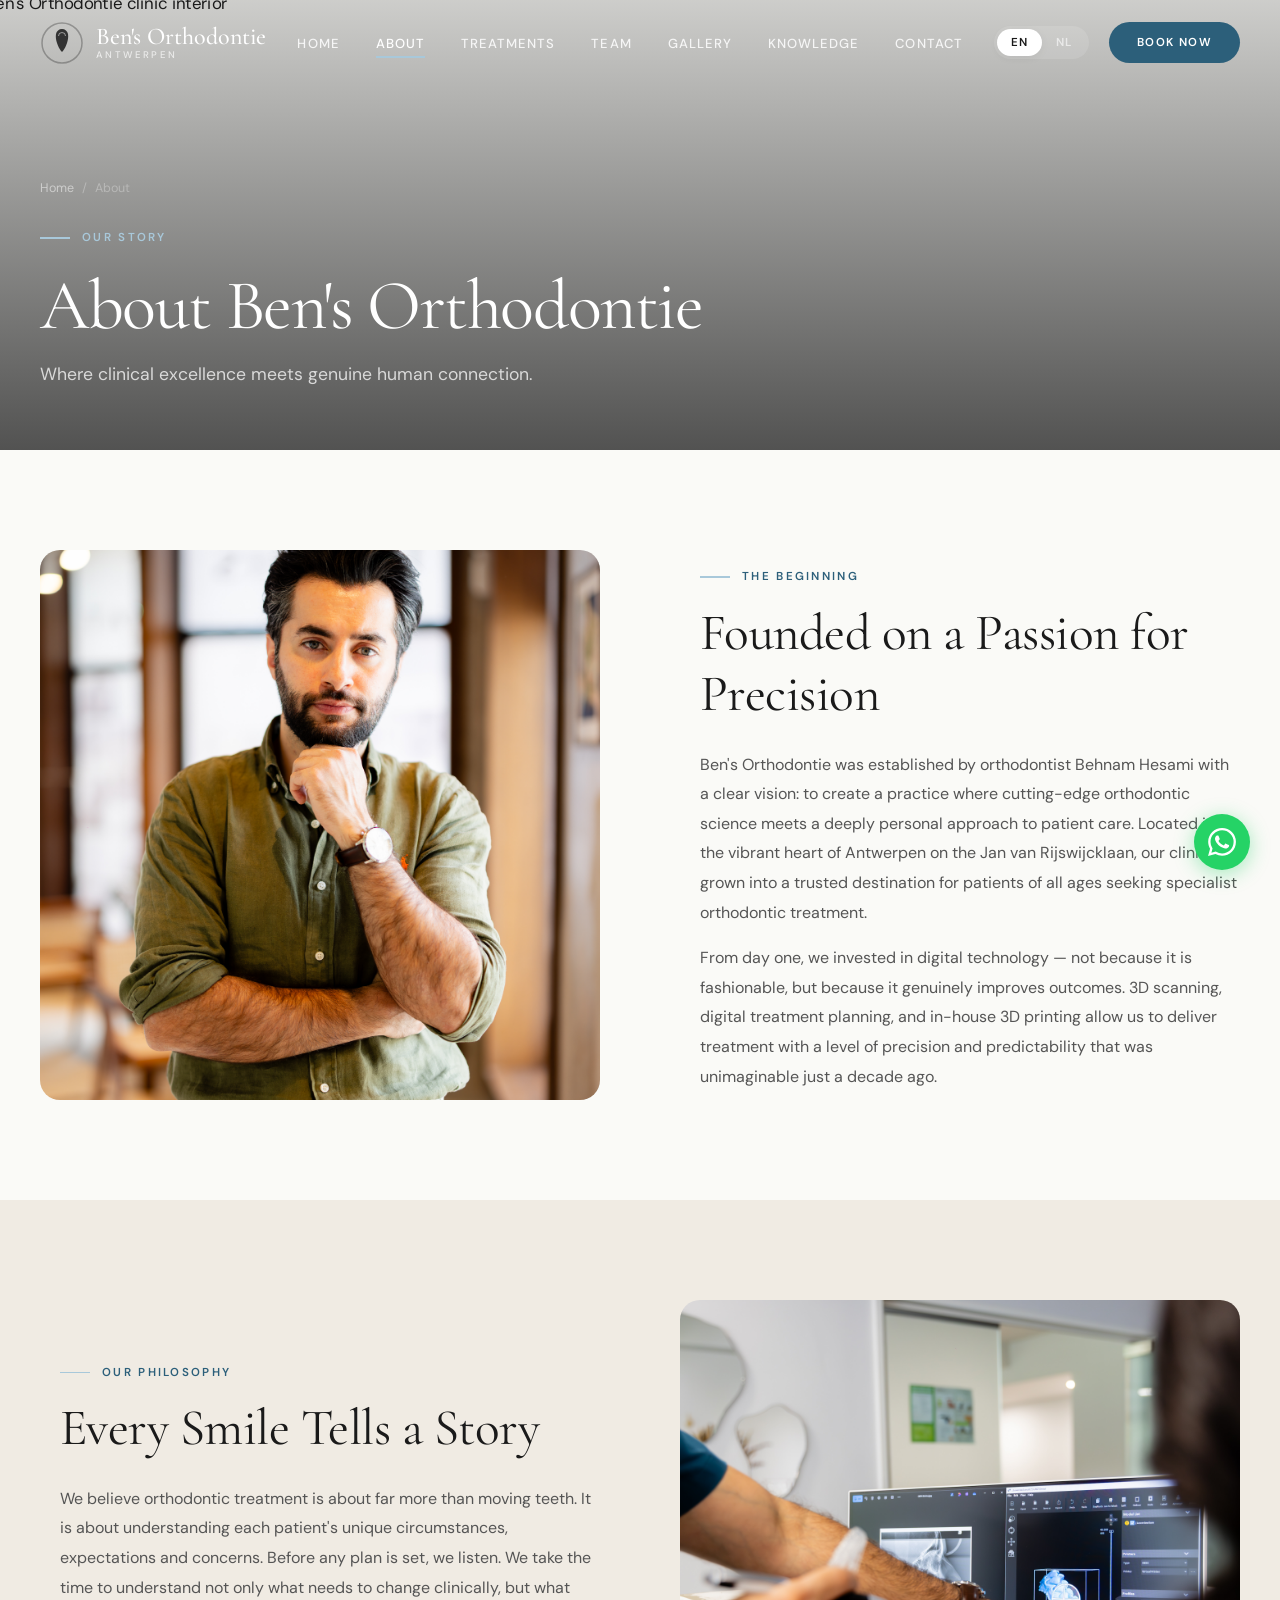
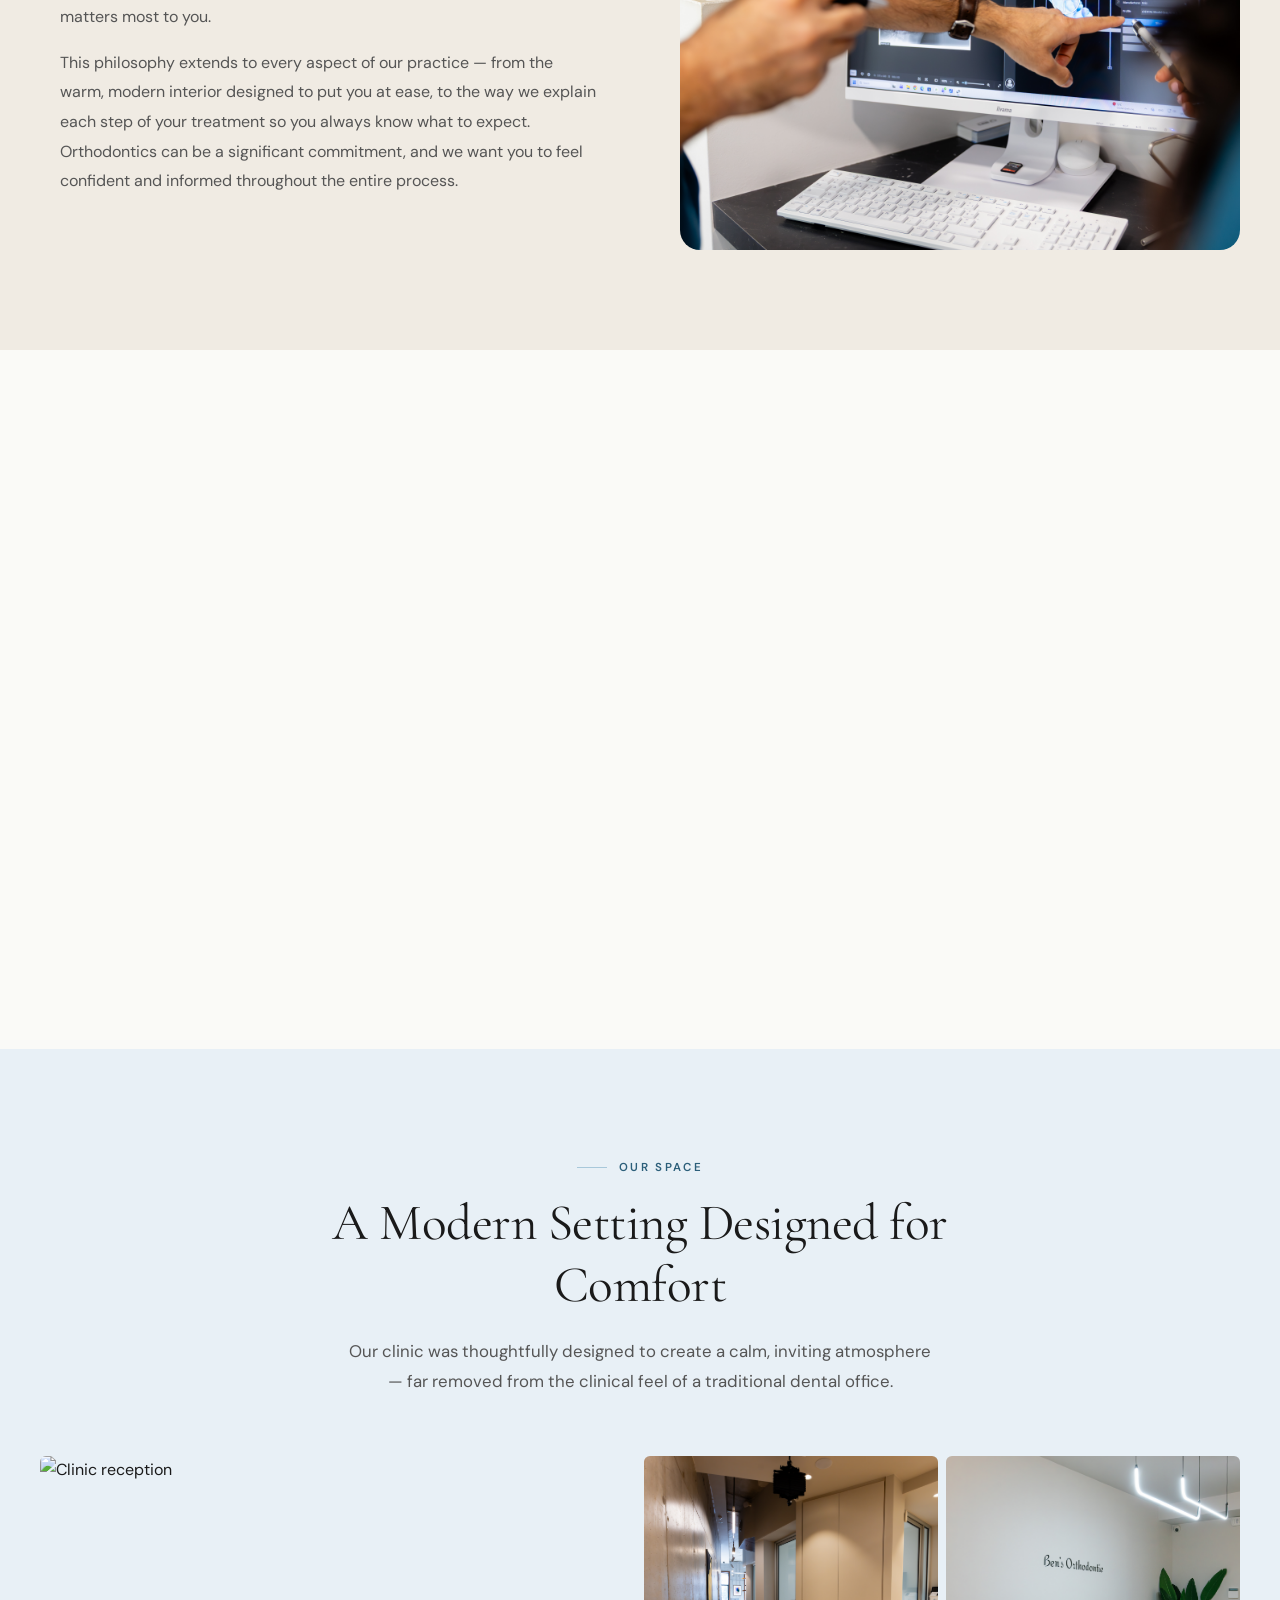
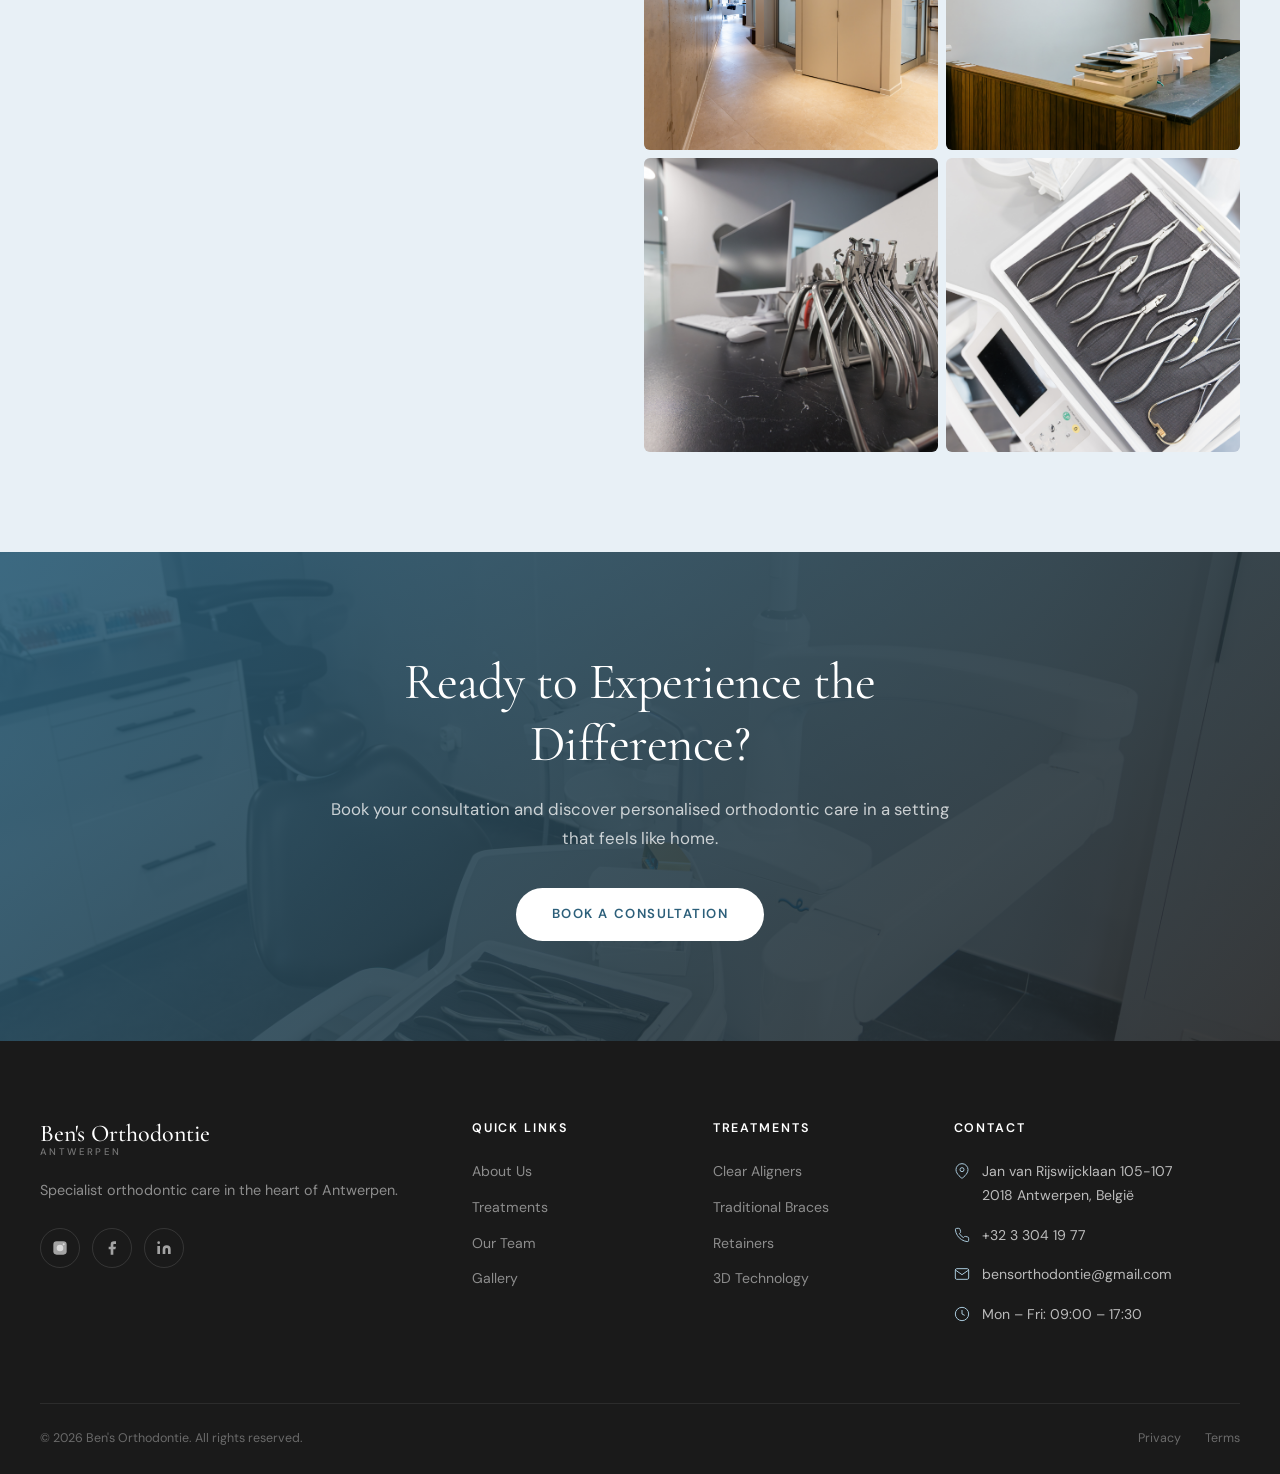
==== about.html @ d79e14c7 "Initial commit: Ben's Orthodontie complete website - 12-page bilingual (EN/NL) orthodontic practice " ====
<!DOCTYPE html>
<html lang="en">
<head>
  <meta charset="UTF-8">
  <meta name="viewport" content="width=device-width, initial-scale=1.0">
  <title>About Us — Ben's Orthodontie Antwerpen</title>
  <meta name="description" content="Learn about Ben's Orthodontie, founded by Dr. Behnam Hesami. Specialist orthodontic care with a personal touch in Antwerpen.">
  <link rel="stylesheet" href="css/style.css">
  <link rel="icon" type="image/svg+xml" href="data:image/svg+xml,<svg xmlns='http://www.w3.org/2000/svg' viewBox='0 0 32 32'><circle cx='16' cy='16' r='15' fill='%232C5F7A'/><text x='16' y='21' text-anchor='middle' font-size='16' font-family='serif' fill='white'>B</text></svg>">
  <script src="https://identity.netlify.com/v1/netlify-identity-widget.js"></script>
</head>
<body>

  <!-- ═══ NAVIGATION ═══ -->
  <nav class="navbar">
    <div class="container">
      <a href="index.html" class="logo">
        <svg class="logo-icon" viewBox="0 0 44 44" fill="none"><circle cx="22" cy="22" r="20" stroke="currentColor" stroke-width="1.5" fill="none" opacity="0.3"/><path d="M22 8c-3 0-5.5 2-6 5-.5 3 0 6 1 9s2.5 6 4 8c.3.5.7.7 1 .7s.7-.2 1-.7c1.5-2 3-5 4-8s1.5-6 1-9c-.5-3-3-5-6-5z" fill="currentColor" opacity="0.85"/><path d="M18.5 15a3.5 3.5 0 017 0" stroke="white" stroke-width="1" fill="none" opacity="0.5"/></svg>
        <div class="logo-text"><span class="logo-name">Ben's Orthodontie</span><span class="logo-tagline">Antwerpen</span></div>
      </a>
      <ul class="nav-menu">
        <li><a href="index.html" class="nav-link"><span data-lang-en>Home</span><span data-lang-nl>Home</span></a></li>
        <li><a href="about.html" class="nav-link active"><span data-lang-en>About</span><span data-lang-nl>Over Ons</span></a></li>
        <li class="nav-dropdown">
          <a href="treatments.html" class="nav-link dropdown-toggle"><span data-lang-en>Treatments</span><span data-lang-nl>Behandelingen</span></a>
          <div class="nav-dropdown-menu">
            <a href="clear-aligners.html"><span data-lang-en>Clear Aligners</span><span data-lang-nl>Onzichtbare Beugels</span></a>
            <a href="braces.html"><span data-lang-en>Traditional Braces</span><span data-lang-nl>Traditionele Beugels</span></a>
            <a href="treatments.html#retainers"><span data-lang-en>Retainers</span><span data-lang-nl>Retainers</span></a>
            <a href="technology.html"><span data-lang-en>3D Technology</span><span data-lang-nl>3D Technologie</span></a>
          </div>
        </li>
        <li><a href="team.html" class="nav-link"><span data-lang-en>Team</span><span data-lang-nl>Team</span></a></li>
        <li><a href="gallery.html" class="nav-link"><span data-lang-en>Gallery</span><span data-lang-nl>Galerij</span></a></li>
        <li><a href="blog.html" class="nav-link"><span data-lang-en>Knowledge</span><span data-lang-nl>Kennis</span></a></li>
        <li><a href="contact.html" class="nav-link"><span data-lang-en>Contact</span><span data-lang-nl>Contact</span></a></li>
      </ul>
      <div class="nav-actions">
        <div class="lang-switch"><button class="lang-btn active" data-lang="en">EN</button><button class="lang-btn" data-lang="nl">NL</button></div>
        <a href="contact.html" class="btn btn-primary nav-cta"><span data-lang-en>Book Now</span><span data-lang-nl>Afspraak</span></a>
      </div>
      <button class="menu-toggle" aria-label="Menu"><span></span><span></span><span></span></button>
    </div>
  </nav>

  <!-- ═══ PAGE HERO ═══ -->
  <section class="page-hero">
    <div class="hero-bg"><img data-photo="about-hero" src="images/clinic-interior-1.jpg" alt="Ben's Orthodontie clinic interior"></div>
    <div class="hero-overlay"></div>
    <div class="container">
      <div class="page-hero-content">
        <div class="breadcrumb">
          <a href="index.html">Home</a><span>/</span>
          <span><span data-lang-en>About</span><span data-lang-nl>Over Ons</span></span>
        </div>
        <div class="section-label"><span data-lang-en>Our Story</span><span data-lang-nl>Ons Verhaal</span></div>
        <h1><span data-lang-en>About Ben's Orthodontie</span><span data-lang-nl>Over Ben's Orthodontie</span></h1>
        <p><span data-lang-en>Where clinical excellence meets genuine human connection.</span><span data-lang-nl>Waar klinische excellentie samengaat met oprechte menselijke verbinding.</span></p>
      </div>
    </div>
  </section>

  <!-- ═══ OUR STORY ═══ -->
  <section class="section">
    <div class="container">
      <div class="section-split">
        <div class="about-image reveal-left">
          <img data-photo="about-story" src="images/doctor-portrait-clinic.jpg" alt="Dr. Behnam Hesami, founder of Ben's Orthodontie">
          <div class="about-image-accent"></div>
        </div>
        <div class="about-content reveal-right">
          <div class="section-label"><span data-lang-en>The Beginning</span><span data-lang-nl>Het Begin</span></div>
          <h2><span data-lang-en>Founded on a Passion for Precision</span><span data-lang-nl>Opgericht uit Passie voor Precisie</span></h2>
          <p><span data-lang-en>Ben's Orthodontie was established by orthodontist Behnam Hesami with a clear vision: to create a practice where cutting-edge orthodontic science meets a deeply personal approach to patient care. Located in the vibrant heart of Antwerpen on the Jan van Rijswijcklaan, our clinic has grown into a trusted destination for patients of all ages seeking specialist orthodontic treatment.</span><span data-lang-nl>Ben's Orthodontie werd opgericht door orthodontist Behnam Hesami met een duidelijke visie: een praktijk creëren waar geavanceerde orthodontische wetenschap samengaat met een diep persoonlijke benadering van patiëntenzorg. Gelegen in het bruisende hart van Antwerpen aan de Jan van Rijswijcklaan, is onze kliniek uitgegroeid tot een vertrouwd adres voor patiënten van alle leeftijden die gespecialiseerde orthodontische behandeling zoeken.</span></p>
          <p><span data-lang-en>From day one, we invested in digital technology — not because it is fashionable, but because it genuinely improves outcomes. 3D scanning, digital treatment planning, and in-house 3D printing allow us to deliver treatment with a level of precision and predictability that was unimaginable just a decade ago.</span><span data-lang-nl>Vanaf dag één investeerden we in digitale technologie — niet omdat het modieus is, maar omdat het de resultaten daadwerkelijk verbetert. 3D-scanning, digitale behandelplanning en eigen 3D-printing stellen ons in staat behandelingen te leveren met een precisie en voorspelbaarheid die een decennium geleden ondenkbaar waren.</span></p>
        </div>
      </div>
    </div>
  </section>

  <!-- ═══ PHILOSOPHY ═══ -->
  <section class="section section-cream">
    <div class="container">
      <div class="section-split reverse">
        <div class="about-image reveal-right">
          <img src="images/doctor-consulting.jpg" alt="Dr. Hesami consulting with patient using 3D imaging">
        </div>
        <div class="about-content reveal-left">
          <div class="section-label"><span data-lang-en>Our Philosophy</span><span data-lang-nl>Onze Filosofie</span></div>
          <h2><span data-lang-en>Every Smile Tells a Story</span><span data-lang-nl>Elke Glimlach Vertelt een Verhaal</span></h2>
          <p><span data-lang-en>We believe orthodontic treatment is about far more than moving teeth. It is about understanding each patient's unique circumstances, expectations and concerns. Before any plan is set, we listen. We take the time to understand not only what needs to change clinically, but what matters most to you.</span><span data-lang-nl>Wij geloven dat orthodontische behandeling over veel meer gaat dan het verplaatsen van tanden. Het gaat om het begrijpen van de unieke omstandigheden, verwachtingen en zorgen van elke patiënt. Voordat een plan wordt opgesteld, luisteren we. We nemen de tijd om niet alleen te begrijpen wat er klinisch moet veranderen, maar ook wat voor u het belangrijkst is.</span></p>
          <p><span data-lang-en>This philosophy extends to every aspect of our practice — from the warm, modern interior designed to put you at ease, to the way we explain each step of your treatment so you always know what to expect. Orthodontics can be a significant commitment, and we want you to feel confident and informed throughout the entire process.</span><span data-lang-nl>Deze filosofie strekt zich uit tot elk aspect van onze praktijk — van het warme, moderne interieur dat ontworpen is om u op uw gemak te stellen, tot de manier waarop we elke stap van uw behandeling uitleggen zodat u altijd weet wat u kunt verwachten. Orthodontie kan een aanzienlijke investering zijn, en wij willen dat u zich gedurende het hele proces zelfverzekerd en geïnformeerd voelt.</span></p>
        </div>
      </div>
    </div>
  </section>

  <!-- ═══ VALUES ═══ -->
  <section class="section">
    <div class="container">
      <div class="section-header reveal">
        <div class="section-label"><span data-lang-en>What Drives Us</span><span data-lang-nl>Wat Ons Drijft</span></div>
        <h2 class="section-title"><span data-lang-en>Our Core Values</span><span data-lang-nl>Onze Kernwaarden</span></h2>
      </div>
      <div class="services-grid">
        <div class="service-card reveal stagger-1">
          <div class="service-icon">
            <svg viewBox="0 0 24 24"><path d="M12 22s8-4 8-10V5l-8-3-8 3v7c0 6 8 10 8 10z" stroke-linecap="round" stroke-linejoin="round"/></svg>
          </div>
          <h4><span data-lang-en>Clinical Integrity</span><span data-lang-nl>Klinische Integriteit</span></h4>
          <p><span data-lang-en>Every recommendation we make is grounded in evidence and guided by what is genuinely best for your oral health. We will never suggest treatment you do not need.</span><span data-lang-nl>Elke aanbeveling die we doen is gebaseerd op bewijs en geleid door wat werkelijk het beste is voor uw mondgezondheid. Wij zullen nooit een behandeling voorstellen die u niet nodig heeft.</span></p>
        </div>
        <div class="service-card reveal stagger-2">
          <div class="service-icon">
            <svg viewBox="0 0 24 24"><path d="M20.84 4.61a5.5 5.5 0 00-7.78 0L12 5.67l-1.06-1.06a5.5 5.5 0 00-7.78 7.78l1.06 1.06L12 21.23l7.78-7.78 1.06-1.06a5.5 5.5 0 000-7.78z" stroke-linecap="round" stroke-linejoin="round"/></svg>
          </div>
          <h4><span data-lang-en>Patient-Centred Care</span><span data-lang-nl>Patiëntgerichte Zorg</span></h4>
          <p><span data-lang-en>Your comfort and confidence are paramount. We design every interaction — from scheduling to post-treatment follow-up — around your needs and convenience.</span><span data-lang-nl>Uw comfort en vertrouwen staan voorop. Wij ontwerpen elke interactie — van planning tot nazorg — rond uw behoeften en gemak.</span></p>
        </div>
        <div class="service-card reveal stagger-3">
          <div class="service-icon">
            <svg viewBox="0 0 24 24"><path d="M2 8V5a2 2 0 012-2h3"/><path d="M17 3h3a2 2 0 012 2v3"/><path d="M22 16v3a2 2 0 01-2 2h-3"/><path d="M7 21H4a2 2 0 01-2-2v-3"/><circle cx="12" cy="12" r="4" stroke-linecap="round" stroke-linejoin="round"/></svg>
          </div>
          <h4><span data-lang-en>Continuous Innovation</span><span data-lang-nl>Continue Innovatie</span></h4>
          <p><span data-lang-en>We actively invest in education and technology to ensure our patients benefit from the most current orthodontic methods available worldwide.</span><span data-lang-nl>Wij investeren actief in opleiding en technologie om ervoor te zorgen dat onze patiënten profiteren van de meest actuele orthodontische methoden wereldwijd.</span></p>
        </div>
      </div>
    </div>
  </section>

  <!-- ═══ CLINIC GALLERY ═══ -->
  <section class="section section-blue">
    <div class="container">
      <div class="section-header reveal">
        <div class="section-label"><span data-lang-en>Our Space</span><span data-lang-nl>Onze Ruimte</span></div>
        <h2 class="section-title"><span data-lang-en>A Modern Setting Designed for Comfort</span><span data-lang-nl>Een Moderne Omgeving Ontworpen voor Comfort</span></h2>
        <p class="section-subtitle"><span data-lang-en>Our clinic was thoughtfully designed to create a calm, inviting atmosphere — far removed from the clinical feel of a traditional dental office.</span><span data-lang-nl>Onze kliniek is zorgvuldig ontworpen om een rustige, uitnodigende sfeer te creëren — ver verwijderd van het klinische gevoel van een traditionele tandartspraktijk.</span></p>
      </div>
      <div class="gallery-grid reveal">
        <div class="gallery-item featured"><img src="images/hero-reception.jpg" alt="Clinic reception"></div>
        <div class="gallery-item"><img data-photo="about-gallery-3" src="images/clinic-interior-2.jpg" alt="Clinic interior"></div>
        <div class="gallery-item"><img src="images/clinic-interior-3.jpg" alt="Clinic waiting area"></div>
        <div class="gallery-item"><img src="images/clinic-detail-1.jpg" alt="Clinic details"></div>
        <div class="gallery-item"><img src="images/clinic-detail-2.jpg" alt="Treatment area"></div>
      </div>
    </div>
  </section>

  <!-- ═══ CTA ═══ -->
  <section class="cta-section">
    <div class="cta-bg"><img data-photo="about-cta" src="images/clinic-wide.jpg" alt="Ben's Orthodontie"></div>
    <div class="cta-overlay"></div>
    <div class="container">
      <div class="cta-content reveal">
        <h2><span data-lang-en>Ready to Experience the Difference?</span><span data-lang-nl>Klaar om het Verschil te Ervaren?</span></h2>
        <p><span data-lang-en>Book your consultation and discover personalised orthodontic care in a setting that feels like home.</span><span data-lang-nl>Boek uw consult en ontdek gepersonaliseerde orthodontische zorg in een omgeving die als thuis voelt.</span></p>
        <a href="contact.html" class="btn btn-white"><span data-lang-en>Book a Consultation</span><span data-lang-nl>Maak een Afspraak</span></a>
      </div>
    </div>
  </section>

  <!-- ═══ FOOTER ═══ -->
  <footer class="footer">
    <div class="container">
      <div class="footer-grid">
        <div class="footer-brand">
          <div class="logo" style="margin-bottom:0;"><div class="logo-text"><span class="logo-name">Ben's Orthodontie</span><span class="logo-tagline">Antwerpen</span></div></div>
          <p><span data-lang-en>Specialist orthodontic care in the heart of Antwerpen.</span><span data-lang-nl>Gespecialiseerde orthodontische zorg in het hart van Antwerpen.</span></p>
          <div class="footer-social">
            <a href="#" aria-label="Instagram"><svg viewBox="0 0 24 24"><rect x="2" y="2" width="20" height="20" rx="5"/><circle cx="12" cy="12" r="5"/><circle cx="17.5" cy="6.5" r="1.5"/></svg></a>
            <a href="#" aria-label="Facebook"><svg viewBox="0 0 24 24"><path d="M18 2h-3a5 5 0 00-5 5v3H7v4h3v8h4v-8h3l1-4h-4V7a1 1 0 011-1h3z"/></svg></a>
            <a href="#" aria-label="LinkedIn"><svg viewBox="0 0 24 24"><path d="M16 8a6 6 0 016 6v7h-4v-7a2 2 0 00-4 0v7h-4v-7a6 6 0 016-6z"/><rect x="2" y="9" width="4" height="12"/><circle cx="4" cy="4" r="2"/></svg></a>
          </div>
        </div>
        <div>
          <h5><span data-lang-en>Quick Links</span><span data-lang-nl>Snelle Links</span></h5>
          <div class="footer-links">
            <a href="about.html"><span data-lang-en>About Us</span><span data-lang-nl>Over Ons</span></a>
            <a href="treatments.html"><span data-lang-en>Treatments</span><span data-lang-nl>Behandelingen</span></a>
            <a href="team.html"><span data-lang-en>Our Team</span><span data-lang-nl>Ons Team</span></a>
            <a href="gallery.html"><span data-lang-en>Gallery</span><span data-lang-nl>Galerij</span></a>
          </div>
        </div>
        <div>
          <h5><span data-lang-en>Treatments</span><span data-lang-nl>Behandelingen</span></h5>
          <div class="footer-links">
            <a href="clear-aligners.html"><span data-lang-en>Clear Aligners</span><span data-lang-nl>Onzichtbare Beugels</span></a>
            <a href="braces.html"><span data-lang-en>Traditional Braces</span><span data-lang-nl>Traditionele Beugels</span></a>
            <a href="treatments.html"><span data-lang-en>Retainers</span><span data-lang-nl>Retainers</span></a>
            <a href="technology.html"><span data-lang-en>3D Technology</span><span data-lang-nl>3D Technologie</span></a>
          </div>
        </div>
        <div>
          <h5>Contact</h5>
          <div class="footer-contact-item"><svg viewBox="0 0 24 24"><path d="M21 10c0 7-9 13-9 13s-9-6-9-13a9 9 0 0118 0z"/><circle cx="12" cy="10" r="3"/></svg><span>Jan van Rijswijcklaan 105-107<br>2018 Antwerpen, België</span></div>
          <div class="footer-contact-item"><svg viewBox="0 0 24 24"><path d="M22 16.92v3a2 2 0 01-2.18 2 19.79 19.79 0 01-8.63-3.07 19.5 19.5 0 01-6-6 19.79 19.79 0 01-3.07-8.67A2 2 0 014.11 2h3a2 2 0 012 1.72c.127.96.361 1.903.7 2.81a2 2 0 01-.45 2.11L8.09 9.91a16 16 0 006 6l1.27-1.27a2 2 0 012.11-.45c.907.339 1.85.573 2.81.7A2 2 0 0122 16.92z"/></svg><a href="tel:+3233041977">+32 3 304 19 77</a></div>
          <div class="footer-contact-item"><svg viewBox="0 0 24 24"><path d="M4 4h16c1.1 0 2 .9 2 2v12c0 1.1-.9 2-2 2H4c-1.1 0-2-.9-2-2V6c0-1.1.9-2 2-2z"/><polyline points="22,6 12,13 2,6"/></svg><a href="mailto:bensorthodontie@gmail.com">bensorthodontie@gmail.com</a></div>
          <div class="footer-contact-item"><svg viewBox="0 0 24 24"><circle cx="12" cy="12" r="10"/><polyline points="12 6 12 12 16 14"/></svg><span><span data-lang-en>Mon – Fri: 09:00 – 17:30</span><span data-lang-nl>Ma – Vr: 09:00 – 17:30</span></span></div>
        </div>
      </div>
      <div class="footer-bottom">
        <span>&copy; 2026 Ben's Orthodontie. <span data-lang-en>All rights reserved.</span><span data-lang-nl>Alle rechten voorbehouden.</span></span>
        <div class="footer-bottom-links"><a href="#">Privacy</a><a href="#">Terms</a></div>
      </div>
    </div>
  </footer>

  <a href="https://wa.me/3233041977" class="whatsapp-float" target="_blank" aria-label="WhatsApp"><svg viewBox="0 0 24 24"><path d="M17.472 14.382c-.297-.149-1.758-.867-2.03-.967-.273-.099-.471-.148-.67.15-.197.297-.767.966-.94 1.164-.173.199-.347.223-.644.075-.297-.15-1.255-.463-2.39-1.475-.883-.788-1.48-1.761-1.653-2.059-.173-.297-.018-.458.13-.606.134-.133.298-.347.446-.52.149-.174.198-.298.298-.497.099-.198.05-.371-.025-.52-.075-.149-.669-1.612-.916-2.207-.242-.579-.487-.5-.669-.51-.173-.008-.371-.01-.57-.01-.198 0-.52.074-.792.372-.272.297-1.04 1.016-1.04 2.479 0 1.462 1.065 2.875 1.213 3.074.149.198 2.096 3.2 5.077 4.487.709.306 1.262.489 1.694.625.712.227 1.36.195 1.871.118.571-.085 1.758-.719 2.006-1.413.248-.694.248-1.289.173-1.413-.074-.124-.272-.198-.57-.347m-5.421 7.403h-.004a9.87 9.87 0 01-5.031-1.378l-.361-.214-3.741.982.998-3.648-.235-.374a9.86 9.86 0 01-1.51-5.26c.001-5.45 4.436-9.884 9.888-9.884 2.64 0 5.122 1.03 6.988 2.898a9.825 9.825 0 012.893 6.994c-.003 5.45-4.437 9.884-9.885 9.884m8.413-18.297A11.815 11.815 0 0012.05 0C5.495 0 .16 5.335.157 11.892c0 2.096.547 4.142 1.588 5.945L.057 24l6.305-1.654a11.882 11.882 0 005.683 1.448h.005c6.554 0 11.89-5.335 11.893-11.893a11.821 11.821 0 00-3.48-8.413z"/></svg></a>

  <div class="lightbox"><button class="lightbox-close">&times;</button><button class="lightbox-nav lightbox-prev">&#8249;</button><button class="lightbox-nav lightbox-next">&#8250;</button><img src="" alt=""></div>
  <script src="js/photo-config.js"></script><script src="js/main.js"></script>
  <script>if(window.netlifyIdentity){window.netlifyIdentity.on("init",function(u){if(!u){window.netlifyIdentity.on("login",function(){document.location.href="/admin/"})}})}</script>
</body>
</html>
---- css/style.css ----
@import url('https://fonts.googleapis.com/css2?family=Cormorant+Garamond:ital,wght@0,300;0,400;0,500;0,600;0,700;1,300;1,400&family=DM+Sans:ital,wght@0,300;0,400;0,500;0,600;0,700;1,400&display=swap');

:root {
  --bg-primary: #FAFAF7;
  --bg-white: #FFFFFF;
  --bg-cream: #F0EBE3;
  --bg-blue-light: #E8F0F6;
  --bg-dark: #1A1A1A;
  --bg-overlay: rgba(26, 26, 26, 0.55);
  --text-primary: #1A1A1A;
  --text-secondary: #555555;
  --text-light: #888888;
  --text-white: #FFFFFF;
  --accent-warm: #8B6E52;
  --accent-gold: #C9A96E;
  --accent-blue: #A8C8DA;
  --accent-blue-medium: #6A9BB5;
  --accent-blue-dark: #2C5F7A;
  --border-light: #E8E4DE;
  --border-blue: #C5D8E5;
  --shadow-sm: 0 2px 8px rgba(0,0,0,0.06);
  --shadow-md: 0 4px 20px rgba(0,0,0,0.08);
  --shadow-lg: 0 8px 40px rgba(0,0,0,0.12);
  --shadow-xl: 0 16px 60px rgba(0,0,0,0.15);
  --radius-sm: 6px;
  --radius-md: 12px;
  --radius-lg: 20px;
  --radius-xl: 30px;
  --font-heading: 'Cormorant Garamond', Georgia, serif;
  --font-body: 'DM Sans', -apple-system, BlinkMacSystemFont, sans-serif;
  --transition: 0.3s cubic-bezier(0.4, 0, 0.2, 1);
  --transition-slow: 0.6s cubic-bezier(0.4, 0, 0.2, 1);
  --max-width: 1340px;
  --nav-height: 85px;
}

*, *::before, *::after { box-sizing: border-box; margin: 0; padding: 0; }

html {
  scroll-behavior: smooth;
  font-size: 16px;
  -webkit-font-smoothing: antialiased;
  -moz-osx-font-smoothing: grayscale;
}

body {
  font-family: var(--font-body);
  color: var(--text-primary);
  background: var(--bg-primary);
  line-height: 1.7;
  overflow-x: hidden;
}

img { max-width: 100%; height: auto; display: block; }
a { text-decoration: none; color: inherit; transition: var(--transition); }
ul, ol { list-style: none; }
button { border: none; background: none; cursor: pointer; font-family: inherit; }
input, textarea, select { font-family: inherit; font-size: inherit; }

.container {
  width: 100%;
  max-width: var(--max-width);
  margin: 0 auto;
  padding: 0 40px;
}

/* ═══════════════════════════════════════════
   TYPOGRAPHY
   ═══════════════════════════════════════════ */
h1, h2, h3, h4, h5 { font-family: var(--font-heading); font-weight: 400; line-height: 1.2; }

h1 { font-size: clamp(2.8rem, 5.5vw, 4.8rem); letter-spacing: -0.02em; }
h2 { font-size: clamp(2rem, 4vw, 3.2rem); letter-spacing: -0.01em; }
h3 { font-size: clamp(1.5rem, 2.5vw, 2rem); }
h4 { font-size: clamp(1.2rem, 1.8vw, 1.5rem); }
h5 { font-size: 1.1rem; font-family: var(--font-body); font-weight: 600; text-transform: uppercase; letter-spacing: 0.12em; font-size: 0.75rem; }

p { margin-bottom: 1em; color: var(--text-secondary); }
p:last-child { margin-bottom: 0; }

.section-label {
  font-family: var(--font-body);
  font-size: 0.72rem;
  font-weight: 600;
  text-transform: uppercase;
  letter-spacing: 0.2em;
  color: var(--accent-blue-dark);
  margin-bottom: 16px;
  display: inline-flex;
  align-items: center;
  gap: 12px;
}

.section-label::before {
  content: '';
  width: 30px;
  height: 1.5px;
  background: var(--accent-blue);
  display: inline-block;
}

.section-title { margin-bottom: 20px; }
.section-subtitle {
  font-size: 1.05rem;
  color: var(--text-secondary);
  max-width: 600px;
  line-height: 1.8;
}

/* ═══════════════════════════════════════════
   BUTTONS
   ═══════════════════════════════════════════ */
.btn {
  display: inline-flex;
  align-items: center;
  gap: 10px;
  padding: 15px 36px;
  font-size: 0.82rem;
  font-weight: 600;
  text-transform: uppercase;
  letter-spacing: 0.12em;
  border-radius: var(--radius-xl);
  transition: var(--transition);
  position: relative;
  overflow: hidden;
}

.btn-primary {
  background: var(--accent-blue-dark);
  color: var(--text-white);
}
.btn-primary:hover {
  background: #1E4A5F;
  transform: translateY(-2px);
  box-shadow: var(--shadow-md);
}

.btn-secondary {
  background: transparent;
  color: var(--text-primary);
  border: 1.5px solid var(--text-primary);
}
.btn-secondary:hover {
  background: var(--text-primary);
  color: var(--text-white);
  transform: translateY(-2px);
}

.btn-white {
  background: var(--bg-white);
  color: var(--accent-blue-dark);
}
.btn-white:hover {
  background: var(--bg-cream);
  transform: translateY(-2px);
  box-shadow: var(--shadow-md);
}

.btn-outline-white {
  background: transparent;
  color: var(--text-white);
  border: 1.5px solid rgba(255,255,255,0.5);
}
.btn-outline-white:hover {
  background: rgba(255,255,255,0.15);
  border-color: var(--text-white);
}

.btn-link {
  padding: 0;
  font-size: 0.82rem;
  font-weight: 600;
  text-transform: uppercase;
  letter-spacing: 0.1em;
  color: var(--accent-blue-dark);
  display: inline-flex;
  align-items: center;
  gap: 8px;
}
.btn-link::after {
  content: '→';
  transition: var(--transition);
}
.btn-link:hover::after { transform: translateX(4px); }
.btn-link:hover { color: var(--accent-warm); }

/* ═══════════════════════════════════════════
   NAVIGATION
   ═══════════════════════════════════════════ */
.navbar {
  position: fixed;
  top: 0;
  left: 0;
  right: 0;
  height: var(--nav-height);
  z-index: 1000;
  transition: var(--transition);
  background: transparent;
}

.navbar.scrolled {
  background: rgba(255, 255, 255, 0.97);
  backdrop-filter: blur(20px);
  -webkit-backdrop-filter: blur(20px);
  box-shadow: 0 1px 20px rgba(0,0,0,0.06);
  height: 72px;
}

.navbar .container {
  display: flex;
  align-items: center;
  justify-content: space-between;
  height: 100%;
}

.logo {
  display: flex;
  align-items: center;
  gap: 12px;
  z-index: 1001;
}

.logo-icon {
  width: 44px;
  height: 44px;
}

.logo-text {
  display: flex;
  flex-direction: column;
  line-height: 1.1;
}

.logo-name {
  font-family: var(--font-heading);
  font-size: 1.5rem;
  font-weight: 500;
  color: var(--text-white);
  transition: var(--transition);
}

.logo-tagline {
  font-size: 0.6rem;
  font-weight: 500;
  text-transform: uppercase;
  letter-spacing: 0.25em;
  color: rgba(255,255,255,0.7);
  transition: var(--transition);
}

.navbar.scrolled .logo-name { color: var(--text-primary); }
.navbar.scrolled .logo-tagline { color: var(--text-light); }

.nav-menu {
  display: flex;
  align-items: center;
  gap: 36px;
}

.nav-link {
  font-size: 0.82rem;
  font-weight: 500;
  color: rgba(255,255,255,0.85);
  text-transform: uppercase;
  letter-spacing: 0.08em;
  position: relative;
  padding: 4px 0;
  transition: var(--transition);
}

.nav-link::after {
  content: '';
  position: absolute;
  bottom: -2px;
  left: 0;
  width: 0;
  height: 1.5px;
  background: var(--accent-blue);
  transition: var(--transition);
}

.nav-link:hover::after,
.nav-link.active::after { width: 100%; }
.nav-link:hover, .nav-link.active { color: var(--text-white); }

.navbar.scrolled .nav-link { color: var(--text-secondary); }
.navbar.scrolled .nav-link:hover,
.navbar.scrolled .nav-link.active { color: var(--text-primary); }

.nav-dropdown {
  position: relative;
}

.nav-dropdown-menu {
  position: absolute;
  top: calc(100% + 16px);
  left: 50%;
  transform: translateX(-50%) translateY(8px);
  background: var(--bg-white);
  border-radius: var(--radius-md);
  box-shadow: var(--shadow-lg);
  padding: 12px 0;
  min-width: 240px;
  opacity: 0;
  visibility: hidden;
  transition: var(--transition);
  z-index: 100;
}

.nav-dropdown-menu::before {
  content: '';
  position: absolute;
  top: -8px;
  left: 50%;
  transform: translateX(-50%);
  border: 8px solid transparent;
  border-bottom-color: var(--bg-white);
}

.nav-dropdown:hover .nav-dropdown-menu {
  opacity: 1;
  visibility: visible;
  transform: translateX(-50%) translateY(0);
}

.nav-dropdown-menu a {
  display: block;
  padding: 10px 24px;
  font-size: 0.85rem;
  color: var(--text-secondary);
  transition: var(--transition);
}

.nav-dropdown-menu a:hover {
  background: var(--bg-blue-light);
  color: var(--accent-blue-dark);
  padding-left: 30px;
}

.nav-actions {
  display: flex;
  align-items: center;
  gap: 20px;
}

.lang-switch {
  display: flex;
  align-items: center;
  background: rgba(255,255,255,0.12);
  border-radius: var(--radius-xl);
  padding: 3px;
  transition: var(--transition);
}

.navbar.scrolled .lang-switch {
  background: var(--bg-cream);
}

.lang-btn {
  padding: 6px 14px;
  font-size: 0.72rem;
  font-weight: 600;
  text-transform: uppercase;
  letter-spacing: 0.08em;
  border-radius: var(--radius-xl);
  color: rgba(255,255,255,0.6);
  transition: var(--transition);
}

.lang-btn.active {
  background: var(--bg-white);
  color: var(--text-primary);
  box-shadow: var(--shadow-sm);
}

.navbar.scrolled .lang-btn { color: var(--text-light); }
.navbar.scrolled .lang-btn.active { color: var(--text-primary); }

.nav-cta {
  padding: 11px 28px;
  font-size: 0.72rem;
}

.navbar.scrolled .nav-cta {
  background: var(--accent-blue-dark);
  color: var(--text-white);
}

/* Mobile Menu */
.menu-toggle {
  display: none;
  flex-direction: column;
  gap: 5px;
  z-index: 1001;
  padding: 8px;
}

.menu-toggle span {
  width: 24px;
  height: 2px;
  background: var(--text-white);
  transition: var(--transition);
  border-radius: 2px;
}

.navbar.scrolled .menu-toggle span { background: var(--text-primary); }

.menu-toggle.active span:nth-child(1) { transform: rotate(45deg) translate(5px, 5px); }
.menu-toggle.active span:nth-child(2) { opacity: 0; }
.menu-toggle.active span:nth-child(3) { transform: rotate(-45deg) translate(5px, -5px); }

/* ═══════════════════════════════════════════
   HERO
   ═══════════════════════════════════════════ */
.hero {
  position: relative;
  height: 100vh;
  min-height: 700px;
  display: flex;
  align-items: center;
  overflow: hidden;
}

.hero-bg {
  position: absolute;
  inset: 0;
  z-index: -2;
}

.hero-bg img {
  width: 100%;
  height: 100%;
  object-fit: cover;
  transform: scale(1.05);
  transition: transform 8s ease;
}

.hero.loaded .hero-bg img { transform: scale(1); }

.hero-overlay {
  position: absolute;
  inset: 0;
  background: linear-gradient(135deg, rgba(26,26,26,0.65) 0%, rgba(44,95,122,0.45) 100%);
  z-index: -1;
}

.hero-content {
  max-width: 750px;
  color: var(--text-white);
  padding-top: 40px;
}

.hero-label {
  font-size: 0.72rem;
  font-weight: 600;
  text-transform: uppercase;
  letter-spacing: 0.3em;
  color: var(--accent-blue);
  margin-bottom: 24px;
  display: flex;
  align-items: center;
  gap: 14px;
}

.hero-label::before {
  content: '';
  width: 40px;
  height: 1.5px;
  background: var(--accent-blue);
}

.hero h1 {
  color: var(--text-white);
  margin-bottom: 24px;
  font-weight: 300;
}

.hero h1 em {
  font-style: italic;
  font-weight: 400;
  color: var(--accent-blue);
}

.hero-description {
  font-size: 1.1rem;
  color: rgba(255,255,255,0.8);
  max-width: 520px;
  margin-bottom: 40px;
  line-height: 1.8;
}

.hero-buttons { display: flex; gap: 16px; flex-wrap: wrap; }

.hero-scroll {
  position: absolute;
  bottom: 40px;
  left: 50%;
  transform: translateX(-50%);
  display: flex;
  flex-direction: column;
  align-items: center;
  gap: 8px;
  color: rgba(255,255,255,0.5);
  font-size: 0.68rem;
  text-transform: uppercase;
  letter-spacing: 0.2em;
  animation: float 3s ease-in-out infinite;
}

.hero-scroll-line {
  width: 1px;
  height: 50px;
  background: linear-gradient(to bottom, rgba(255,255,255,0.4), transparent);
}

@keyframes float {
  0%, 100% { transform: translateX(-50%) translateY(0); }
  50% { transform: translateX(-50%) translateY(8px); }
}

/* ═══════════════════════════════════════════
   PAGE HERO (interior pages)
   ═══════════════════════════════════════════ */
.page-hero {
  position: relative;
  height: 50vh;
  min-height: 400px;
  display: flex;
  align-items: flex-end;
  padding-bottom: 60px;
  overflow: hidden;
}

.page-hero .hero-bg { position: absolute; inset: 0; z-index: -2; }
.page-hero .hero-bg img { width: 100%; height: 100%; object-fit: cover; }
.page-hero .hero-overlay {
  position: absolute;
  inset: 0;
  background: linear-gradient(to top, rgba(26,26,26,0.75), rgba(26,26,26,0.2));
  z-index: -1;
}

.page-hero-content { color: var(--text-white); }
.page-hero-content .section-label { color: var(--accent-blue); }
.page-hero-content .section-label::before { background: var(--accent-blue); }
.page-hero-content h1 { color: var(--text-white); margin-bottom: 12px; }
.page-hero-content p { color: rgba(255,255,255,0.75); font-size: 1.1rem; max-width: 550px; }

.breadcrumb {
  display: flex;
  gap: 8px;
  font-size: 0.78rem;
  color: rgba(255,255,255,0.5);
  margin-bottom: 20px;
}
.breadcrumb a:hover { color: var(--accent-blue); }
.breadcrumb span { color: rgba(255,255,255,0.3); }

/* ═══════════════════════════════════════════
   SECTIONS
   ═══════════════════════════════════════════ */
.section { padding: 100px 0; }
.section-sm { padding: 70px 0; }
.section-lg { padding: 140px 0; }
.section-cream { background: var(--bg-cream); }
.section-blue { background: var(--bg-blue-light); }
.section-dark { background: var(--bg-dark); }
.section-dark h2, .section-dark h3, .section-dark h4 { color: var(--text-white); }
.section-dark p { color: rgba(255,255,255,0.65); }
.section-dark .section-label { color: var(--accent-blue); }

.section-header {
  text-align: center;
  max-width: 700px;
  margin: 0 auto 60px;
}

.section-header .section-subtitle { margin: 0 auto; }

.section-split {
  display: grid;
  grid-template-columns: 1fr 1fr;
  gap: 80px;
  align-items: center;
}

.section-split.reverse { direction: rtl; }
.section-split.reverse > * { direction: ltr; }

/* ═══════════════════════════════════════════
   SERVICES / TREATMENT CARDS
   ═══════════════════════════════════════════ */
.services-grid {
  display: grid;
  grid-template-columns: repeat(3, 1fr);
  gap: 30px;
}

.service-card {
  background: var(--bg-white);
  border-radius: var(--radius-md);
  padding: 45px 35px;
  transition: var(--transition);
  position: relative;
  overflow: hidden;
  border: 1px solid var(--border-light);
}

.service-card::before {
  content: '';
  position: absolute;
  top: 0;
  left: 0;
  right: 0;
  height: 3px;
  background: linear-gradient(90deg, var(--accent-blue), var(--accent-blue-dark));
  transform: scaleX(0);
  transform-origin: left;
  transition: var(--transition);
}

.service-card:hover {
  transform: translateY(-6px);
  box-shadow: var(--shadow-lg);
  border-color: transparent;
}

.service-card:hover::before { transform: scaleX(1); }

.service-icon {
  width: 60px;
  height: 60px;
  border-radius: var(--radius-md);
  background: var(--bg-blue-light);
  display: flex;
  align-items: center;
  justify-content: center;
  margin-bottom: 24px;
  transition: var(--transition);
}

.service-card:hover .service-icon { background: var(--accent-blue-dark); }
.service-card:hover .service-icon svg { stroke: white; }

.service-icon svg {
  width: 28px;
  height: 28px;
  stroke: var(--accent-blue-dark);
  fill: none;
  stroke-width: 1.5;
  transition: var(--transition);
}

.service-card h4 { margin-bottom: 12px; }
.service-card p { font-size: 0.9rem; margin-bottom: 20px; }

/* ═══════════════════════════════════════════
   STATS / NUMBERS
   ═══════════════════════════════════════════ */
.stats-section {
  position: relative;
  padding: 80px 0;
  overflow: hidden;
}

.stats-bg {
  position: absolute;
  inset: 0;
  z-index: -2;
}

.stats-bg img {
  width: 100%;
  height: 100%;
  object-fit: cover;
}

.stats-overlay {
  position: absolute;
  inset: 0;
  background: linear-gradient(135deg, rgba(44,95,122,0.92) 0%, rgba(26,26,26,0.88) 100%);
  z-index: -1;
}

.stats-grid {
  display: grid;
  grid-template-columns: repeat(4, 1fr);
  gap: 40px;
  text-align: center;
}

.stat-item { color: var(--text-white); }

.stat-number {
  font-family: var(--font-heading);
  font-size: clamp(2.5rem, 4vw, 3.8rem);
  font-weight: 300;
  margin-bottom: 8px;
  color: var(--accent-blue);
}

.stat-label {
  font-size: 0.8rem;
  text-transform: uppercase;
  letter-spacing: 0.15em;
  color: rgba(255,255,255,0.7);
}

/* ═══════════════════════════════════════════
   ABOUT PREVIEW
   ═══════════════════════════════════════════ */
.about-image {
  position: relative;
  border-radius: var(--radius-lg);
  overflow: hidden;
}

.about-image img {
  width: 100%;
  height: 550px;
  object-fit: cover;
  transition: transform 0.6s ease;
}

.about-image:hover img { transform: scale(1.03); }

.about-image-accent {
  position: absolute;
  bottom: -20px;
  right: -20px;
  width: 180px;
  height: 180px;
  border-radius: var(--radius-lg);
  background: var(--accent-blue);
  opacity: 0.2;
  z-index: -1;
}

.about-content { padding-left: 20px; }
.about-content h2 { margin-bottom: 24px; }
.about-content p { font-size: 1rem; line-height: 1.85; }

.about-features {
  display: grid;
  grid-template-columns: 1fr 1fr;
  gap: 20px;
  margin-top: 36px;
  margin-bottom: 36px;
}

.about-feature {
  display: flex;
  gap: 14px;
  align-items: flex-start;
}

.about-feature-icon {
  width: 40px;
  height: 40px;
  min-width: 40px;
  border-radius: 50%;
  background: var(--bg-blue-light);
  display: flex;
  align-items: center;
  justify-content: center;
}

.about-feature-icon svg {
  width: 18px;
  height: 18px;
  stroke: var(--accent-blue-dark);
  fill: none;
  stroke-width: 2;
}

.about-feature h5 {
  font-size: 0.85rem;
  text-transform: none;
  letter-spacing: 0;
  margin-bottom: 2px;
}

.about-feature p { font-size: 0.82rem; margin: 0; }

/* ═══════════════════════════════════════════
   TEAM
   ═══════════════════════════════════════════ */
.team-grid {
  display: grid;
  grid-template-columns: repeat(auto-fit, minmax(240px, 1fr));
  gap: 30px;
}

.team-card {
  text-align: center;
  transition: var(--transition);
}

.team-card:hover { transform: translateY(-4px); }

.team-card-image {
  width: 100%;
  aspect-ratio: 3/4;
  border-radius: var(--radius-md);
  overflow: hidden;
  margin-bottom: 20px;
  position: relative;
}

.team-card-image img {
  width: 100%;
  height: 100%;
  object-fit: cover;
  transition: transform 0.6s ease;
}

.team-card:hover .team-card-image img { transform: scale(1.05); }

.team-card-overlay {
  position: absolute;
  inset: 0;
  background: linear-gradient(to top, rgba(44,95,122,0.6), transparent 50%);
  opacity: 0;
  transition: var(--transition);
}

.team-card:hover .team-card-overlay { opacity: 1; }

.team-card h4 { margin-bottom: 4px; font-size: 1.25rem; }
.team-card .team-role {
  font-size: 0.78rem;
  text-transform: uppercase;
  letter-spacing: 0.1em;
  color: var(--accent-blue-dark);
  font-weight: 500;
}

/* Team Feature (larger layout) */
.team-feature {
  display: grid;
  grid-template-columns: 1fr 1fr;
  gap: 80px;
  align-items: center;
  margin-bottom: 80px;
}

.team-feature-image {
  border-radius: var(--radius-lg);
  overflow: hidden;
  aspect-ratio: 3/4;
}

.team-feature-image img {
  width: 100%;
  height: 100%;
  object-fit: cover;
}

.team-feature-content h3 { margin-bottom: 20px; }
.team-feature-content p { font-size: 1rem; line-height: 1.85; }

.team-credentials {
  display: flex;
  flex-direction: column;
  gap: 12px;
  margin-top: 28px;
  padding-top: 28px;
  border-top: 1px solid var(--border-light);
}

.team-credential {
  display: flex;
  align-items: center;
  gap: 12px;
  font-size: 0.9rem;
}

.team-credential svg {
  width: 18px;
  height: 18px;
  stroke: var(--accent-blue-dark);
  fill: none;
  stroke-width: 2;
  min-width: 18px;
}

/* ═══════════════════════════════════════════
   GALLERY
   ═══════════════════════════════════════════ */
.gallery-grid {
  display: grid;
  grid-template-columns: repeat(4, 1fr);
  gap: 8px;
}

.gallery-item {
  position: relative;
  overflow: hidden;
  border-radius: var(--radius-sm);
  aspect-ratio: 1;
  cursor: pointer;
}

.gallery-item.wide { grid-column: span 2; aspect-ratio: 2/1; }
.gallery-item.tall { grid-row: span 2; aspect-ratio: 1/2; }
.gallery-item.featured { grid-column: span 2; grid-row: span 2; aspect-ratio: 1; }

.gallery-item img {
  width: 100%;
  height: 100%;
  object-fit: cover;
  transition: transform 0.6s ease;
}

.gallery-item:hover img { transform: scale(1.08); }

.gallery-item-overlay {
  position: absolute;
  inset: 0;
  background: rgba(44,95,122,0.4);
  display: flex;
  align-items: center;
  justify-content: center;
  opacity: 0;
  transition: var(--transition);
}

.gallery-item:hover .gallery-item-overlay { opacity: 1; }

.gallery-item-overlay svg {
  width: 32px;
  height: 32px;
  stroke: white;
  fill: none;
  stroke-width: 1.5;
}

/* Lightbox */
.lightbox {
  position: fixed;
  inset: 0;
  background: rgba(0,0,0,0.95);
  z-index: 2000;
  display: flex;
  align-items: center;
  justify-content: center;
  opacity: 0;
  visibility: hidden;
  transition: var(--transition);
}

.lightbox.active { opacity: 1; visibility: visible; }

.lightbox img {
  max-width: 90%;
  max-height: 90vh;
  object-fit: contain;
  border-radius: var(--radius-sm);
}

.lightbox-close {
  position: absolute;
  top: 30px;
  right: 30px;
  width: 50px;
  height: 50px;
  display: flex;
  align-items: center;
  justify-content: center;
  color: white;
  font-size: 1.5rem;
  border-radius: 50%;
  background: rgba(255,255,255,0.1);
  transition: var(--transition);
}

.lightbox-close:hover { background: rgba(255,255,255,0.2); }

.lightbox-nav {
  position: absolute;
  top: 50%;
  transform: translateY(-50%);
  width: 50px;
  height: 50px;
  display: flex;
  align-items: center;
  justify-content: center;
  color: white;
  font-size: 1.3rem;
  border-radius: 50%;
  background: rgba(255,255,255,0.1);
  transition: var(--transition);
}

.lightbox-nav:hover { background: rgba(255,255,255,0.2); }
.lightbox-prev { left: 30px; }
.lightbox-next { right: 30px; }

/* ═══════════════════════════════════════════
   FAQ ACCORDION
   ═══════════════════════════════════════════ */
.faq-list { max-width: 800px; margin: 0 auto; }

.faq-item {
  border-bottom: 1px solid var(--border-light);
  padding: 0;
}

.faq-question {
  width: 100%;
  display: flex;
  justify-content: space-between;
  align-items: center;
  padding: 28px 0;
  font-size: 1.1rem;
  font-family: var(--font-heading);
  font-weight: 500;
  text-align: left;
  color: var(--text-primary);
  transition: var(--transition);
}

.faq-question:hover { color: var(--accent-blue-dark); }

.faq-icon {
  width: 32px;
  height: 32px;
  min-width: 32px;
  border-radius: 50%;
  border: 1.5px solid var(--border-light);
  display: flex;
  align-items: center;
  justify-content: center;
  transition: var(--transition);
  font-size: 1.2rem;
  color: var(--text-light);
}

.faq-item.active .faq-icon {
  background: var(--accent-blue-dark);
  border-color: var(--accent-blue-dark);
  color: white;
  transform: rotate(45deg);
}

.faq-answer {
  max-height: 0;
  overflow: hidden;
  transition: max-height 0.4s ease, padding 0.4s ease;
}

.faq-item.active .faq-answer { max-height: 300px; }

.faq-answer-inner {
  padding-bottom: 28px;
  color: var(--text-secondary);
  line-height: 1.8;
  font-size: 0.95rem;
}

/* ═══════════════════════════════════════════
   BLOG / KNOWLEDGE CARDS
   ═══════════════════════════════════════════ */
.blog-grid {
  display: grid;
  grid-template-columns: repeat(3, 1fr);
  gap: 30px;
}

.blog-card {
  background: var(--bg-white);
  border-radius: var(--radius-md);
  overflow: hidden;
  transition: var(--transition);
  border: 1px solid var(--border-light);
}

.blog-card:hover {
  transform: translateY(-5px);
  box-shadow: var(--shadow-lg);
  border-color: transparent;
}

.blog-card-image {
  width: 100%;
  height: 220px;
  overflow: hidden;
}

.blog-card-image img {
  width: 100%;
  height: 100%;
  object-fit: cover;
  transition: transform 0.6s ease;
}

.blog-card:hover .blog-card-image img { transform: scale(1.06); }

.blog-card-content { padding: 28px; }

.blog-card-tag {
  font-size: 0.68rem;
  font-weight: 600;
  text-transform: uppercase;
  letter-spacing: 0.12em;
  color: var(--accent-blue-dark);
  margin-bottom: 12px;
  display: inline-block;
}

.blog-card h4 { margin-bottom: 10px; font-size: 1.2rem; line-height: 1.4; }
.blog-card p { font-size: 0.88rem; line-height: 1.7; margin-bottom: 16px; }

.blog-card-meta {
  display: flex;
  align-items: center;
  gap: 16px;
  font-size: 0.78rem;
  color: var(--text-light);
}

/* ═══════════════════════════════════════════
   CONTACT
   ═══════════════════════════════════════════ */
.contact-grid {
  display: grid;
  grid-template-columns: 1fr 1fr;
  gap: 60px;
}

.contact-info-cards {
  display: flex;
  flex-direction: column;
  gap: 24px;
}

.contact-info-card {
  display: flex;
  gap: 20px;
  align-items: flex-start;
  padding: 28px;
  background: var(--bg-white);
  border-radius: var(--radius-md);
  border: 1px solid var(--border-light);
  transition: var(--transition);
}

.contact-info-card:hover {
  border-color: var(--accent-blue);
  box-shadow: var(--shadow-sm);
}

.contact-info-icon {
  width: 50px;
  height: 50px;
  min-width: 50px;
  border-radius: var(--radius-md);
  background: var(--bg-blue-light);
  display: flex;
  align-items: center;
  justify-content: center;
}

.contact-info-icon svg {
  width: 22px;
  height: 22px;
  stroke: var(--accent-blue-dark);
  fill: none;
  stroke-width: 1.5;
}

.contact-info-card h5 {
  font-size: 0.9rem;
  text-transform: none;
  letter-spacing: 0;
  margin-bottom: 4px;
}

.contact-info-card p { font-size: 0.9rem; margin: 0; }

.contact-form {
  background: var(--bg-white);
  padding: 45px;
  border-radius: var(--radius-lg);
  box-shadow: var(--shadow-md);
}

.contact-form h3 { margin-bottom: 8px; }
.contact-form > p { margin-bottom: 32px; }

.form-group {
  margin-bottom: 20px;
}

.form-row {
  display: grid;
  grid-template-columns: 1fr 1fr;
  gap: 20px;
}

.form-group label {
  display: block;
  font-size: 0.8rem;
  font-weight: 600;
  text-transform: uppercase;
  letter-spacing: 0.08em;
  color: var(--text-secondary);
  margin-bottom: 8px;
}

.form-group input,
.form-group textarea,
.form-group select {
  width: 100%;
  padding: 14px 18px;
  border: 1.5px solid var(--border-light);
  border-radius: var(--radius-sm);
  background: var(--bg-primary);
  color: var(--text-primary);
  transition: var(--transition);
  outline: none;
}

.form-group input:focus,
.form-group textarea:focus,
.form-group select:focus {
  border-color: var(--accent-blue-dark);
  box-shadow: 0 0 0 3px rgba(44,95,122,0.1);
}

.form-group textarea { resize: vertical; min-height: 120px; }

/* Map */
.contact-map {
  width: 100%;
  height: 400px;
  border-radius: var(--radius-lg);
  overflow: hidden;
  border: 1px solid var(--border-light);
  margin-top: 60px;
}

.contact-map iframe {
  width: 100%;
  height: 100%;
  border: none;
}

/* ═══════════════════════════════════════════
   TESTIMONIALS
   ═══════════════════════════════════════════ */
.testimonial-slider {
  position: relative;
  overflow: hidden;
}

.testimonial-track {
  display: flex;
  transition: transform 0.5s ease;
}

.testimonial-card {
  min-width: 100%;
  padding: 0 40px;
  text-align: center;
}

.testimonial-card blockquote {
  font-family: var(--font-heading);
  font-size: clamp(1.3rem, 2.5vw, 1.8rem);
  font-style: italic;
  line-height: 1.6;
  color: var(--text-primary);
  max-width: 750px;
  margin: 0 auto 28px;
}

.testimonial-stars {
  display: flex;
  justify-content: center;
  gap: 4px;
  margin-bottom: 20px;
  color: var(--accent-gold);
  font-size: 1.1rem;
}

.testimonial-author {
  font-size: 0.85rem;
  font-weight: 600;
  color: var(--text-primary);
}

.testimonial-role {
  font-size: 0.78rem;
  color: var(--text-light);
}

.testimonial-dots {
  display: flex;
  justify-content: center;
  gap: 10px;
  margin-top: 36px;
}

.testimonial-dot {
  width: 10px;
  height: 10px;
  border-radius: 50%;
  background: var(--border-light);
  transition: var(--transition);
}

.testimonial-dot.active {
  background: var(--accent-blue-dark);
  width: 28px;
  border-radius: 5px;
}

/* ═══════════════════════════════════════════
   CTA SECTION
   ═══════════════════════════════════════════ */
.cta-section {
  position: relative;
  padding: 100px 0;
  overflow: hidden;
  text-align: center;
}

.cta-bg {
  position: absolute;
  inset: 0;
  z-index: -2;
}

.cta-bg img {
  width: 100%;
  height: 100%;
  object-fit: cover;
}

.cta-overlay {
  position: absolute;
  inset: 0;
  background: linear-gradient(135deg, rgba(44,95,122,0.9), rgba(26,26,26,0.85));
  z-index: -1;
}

.cta-content { max-width: 650px; margin: 0 auto; color: var(--text-white); }
.cta-content h2 { color: var(--text-white); margin-bottom: 20px; }
.cta-content p { color: rgba(255,255,255,0.75); font-size: 1.05rem; margin-bottom: 36px; }

/* ═══════════════════════════════════════════
   FOOTER
   ═══════════════════════════════════════════ */
.footer {
  background: var(--bg-dark);
  padding: 80px 0 0;
  color: rgba(255,255,255,0.7);
}

.footer-grid {
  display: grid;
  grid-template-columns: 2fr 1fr 1fr 1.5fr;
  gap: 50px;
  padding-bottom: 60px;
  border-bottom: 1px solid rgba(255,255,255,0.08);
}

.footer-brand .logo-name { color: var(--text-white); }
.footer-brand .logo-tagline { color: rgba(255,255,255,0.4); }

.footer-brand p {
  margin-top: 20px;
  font-size: 0.9rem;
  color: rgba(255,255,255,0.5);
  line-height: 1.8;
}

.footer-social {
  display: flex;
  gap: 12px;
  margin-top: 24px;
}

.footer-social a {
  width: 40px;
  height: 40px;
  border-radius: 50%;
  border: 1px solid rgba(255,255,255,0.12);
  display: flex;
  align-items: center;
  justify-content: center;
  transition: var(--transition);
}

.footer-social a:hover {
  background: var(--accent-blue-dark);
  border-color: var(--accent-blue-dark);
}

.footer-social a svg {
  width: 16px;
  height: 16px;
  fill: rgba(255,255,255,0.6);
}

.footer h5 {
  color: var(--text-white);
  font-size: 0.78rem;
  font-weight: 600;
  text-transform: uppercase;
  letter-spacing: 0.15em;
  margin-bottom: 24px;
}

.footer-links { display: flex; flex-direction: column; gap: 12px; }

.footer-links a {
  font-size: 0.88rem;
  color: rgba(255,255,255,0.5);
  transition: var(--transition);
}

.footer-links a:hover { color: var(--accent-blue); padding-left: 4px; }

.footer-contact-item {
  display: flex;
  gap: 12px;
  align-items: flex-start;
  margin-bottom: 16px;
  font-size: 0.88rem;
}

.footer-contact-item svg {
  width: 16px;
  height: 16px;
  stroke: var(--accent-blue);
  fill: none;
  stroke-width: 1.5;
  min-width: 16px;
  margin-top: 3px;
}

.footer-bottom {
  padding: 24px 0;
  display: flex;
  justify-content: space-between;
  align-items: center;
  font-size: 0.78rem;
  color: rgba(255,255,255,0.35);
}

.footer-bottom-links { display: flex; gap: 24px; }
.footer-bottom-links a { color: rgba(255,255,255,0.35); }
.footer-bottom-links a:hover { color: var(--accent-blue); }

/* ═══════════════════════════════════════════
   WHATSAPP FLOAT
   ═══════════════════════════════════════════ */
.whatsapp-float {
  position: fixed;
  bottom: 30px;
  right: 30px;
  width: 56px;
  height: 56px;
  border-radius: 50%;
  background: #25D366;
  display: flex;
  align-items: center;
  justify-content: center;
  box-shadow: 0 4px 20px rgba(37,211,102,0.4);
  z-index: 999;
  transition: var(--transition);
}

.whatsapp-float:hover { transform: scale(1.1); box-shadow: 0 6px 28px rgba(37,211,102,0.5); }

.whatsapp-float svg { width: 28px; height: 28px; fill: white; }

/* ═══════════════════════════════════════════
   TECHNOLOGY
   ═══════════════════════════════════════════ */
.tech-grid {
  display: grid;
  grid-template-columns: repeat(3, 1fr);
  gap: 30px;
}

.tech-card {
  background: var(--bg-white);
  border-radius: var(--radius-md);
  overflow: hidden;
  transition: var(--transition);
  border: 1px solid var(--border-light);
}

.tech-card:hover {
  transform: translateY(-4px);
  box-shadow: var(--shadow-lg);
  border-color: transparent;
}

.tech-card-image {
  height: 220px;
  overflow: hidden;
}

.tech-card-image img {
  width: 100%;
  height: 100%;
  object-fit: cover;
  transition: transform 0.6s ease;
}

.tech-card:hover .tech-card-image img { transform: scale(1.06); }

.tech-card-content { padding: 30px; }
.tech-card h4 { margin-bottom: 12px; }
.tech-card p { font-size: 0.9rem; }

/* ═══════════════════════════════════════════
   PROCESS STEPS
   ═══════════════════════════════════════════ */
.process-steps {
  display: grid;
  grid-template-columns: repeat(4, 1fr);
  gap: 30px;
  position: relative;
}

.process-steps::before {
  content: '';
  position: absolute;
  top: 40px;
  left: 60px;
  right: 60px;
  height: 2px;
  background: var(--border-light);
  z-index: 0;
}

.process-step {
  text-align: center;
  position: relative;
  z-index: 1;
}

.process-step-number {
  width: 80px;
  height: 80px;
  border-radius: 50%;
  background: var(--bg-white);
  border: 2px solid var(--accent-blue);
  display: flex;
  align-items: center;
  justify-content: center;
  margin: 0 auto 20px;
  font-family: var(--font-heading);
  font-size: 1.8rem;
  color: var(--accent-blue-dark);
}

.process-step h4 { margin-bottom: 8px; font-size: 1.1rem; }
.process-step p { font-size: 0.85rem; }

/* ═══════════════════════════════════════════
   TREATMENTS DETAIL
   ═══════════════════════════════════════════ */
.treatment-detail {
  display: grid;
  grid-template-columns: 1fr 1fr;
  gap: 80px;
  align-items: center;
  padding: 80px 0;
  border-bottom: 1px solid var(--border-light);
}

.treatment-detail:last-child { border-bottom: none; }

.treatment-detail:nth-child(even) { direction: rtl; }
.treatment-detail:nth-child(even) > * { direction: ltr; }

.treatment-detail-image {
  border-radius: var(--radius-lg);
  overflow: hidden;
  aspect-ratio: 4/3;
}

.treatment-detail-image img {
  width: 100%;
  height: 100%;
  object-fit: cover;
}

.treatment-detail-content h3 { margin-bottom: 16px; }
.treatment-detail-content p { font-size: 1rem; line-height: 1.85; }

.treatment-detail-list {
  margin: 24px 0;
  display: flex;
  flex-direction: column;
  gap: 10px;
}

.treatment-detail-list li {
  display: flex;
  align-items: center;
  gap: 12px;
  font-size: 0.95rem;
  color: var(--text-secondary);
}

.treatment-detail-list li::before {
  content: '';
  width: 8px;
  height: 8px;
  border-radius: 50%;
  background: var(--accent-blue);
  min-width: 8px;
}

/* ═══════════════════════════════════════════
   SCROLL ANIMATIONS
   ═══════════════════════════════════════════ */
.reveal {
  opacity: 0;
  transform: translateY(40px);
  transition: opacity 0.8s ease, transform 0.8s ease;
}

.reveal.visible {
  opacity: 1;
  transform: translateY(0);
}

.reveal-left {
  opacity: 0;
  transform: translateX(-40px);
  transition: opacity 0.8s ease, transform 0.8s ease;
}

.reveal-left.visible {
  opacity: 1;
  transform: translateX(0);
}

.reveal-right {
  opacity: 0;
  transform: translateX(40px);
  transition: opacity 0.8s ease, transform 0.8s ease;
}

.reveal-right.visible {
  opacity: 1;
  transform: translateX(0);
}

.reveal-scale {
  opacity: 0;
  transform: scale(0.95);
  transition: opacity 0.8s ease, transform 0.8s ease;
}

.reveal-scale.visible {
  opacity: 1;
  transform: scale(1);
}

/* Stagger delays */
.stagger-1 { transition-delay: 0.1s; }
.stagger-2 { transition-delay: 0.2s; }
.stagger-3 { transition-delay: 0.3s; }
.stagger-4 { transition-delay: 0.4s; }
.stagger-5 { transition-delay: 0.5s; }
.stagger-6 { transition-delay: 0.6s; }

/* ═══════════════════════════════════════════
   LANGUAGE TOGGLE
   ═══════════════════════════════════════════ */
[data-lang-nl] { display: none; }
body.lang-nl [data-lang-en] { display: none; }
body.lang-nl [data-lang-nl] { display: inline; }
body.lang-nl .blog-card-content [data-lang-nl],
body.lang-nl .faq-answer-inner [data-lang-nl],
body.lang-nl .service-card [data-lang-nl],
body.lang-nl .about-content [data-lang-nl],
body.lang-nl .contact-form [data-lang-nl],
body.lang-nl p[data-lang-nl],
body.lang-nl span[data-lang-nl],
body.lang-nl h1 [data-lang-nl],
body.lang-nl h2 [data-lang-nl],
body.lang-nl h3 [data-lang-nl],
body.lang-nl h4 [data-lang-nl],
body.lang-nl li [data-lang-nl] { display: inline; }
body.lang-nl div[data-lang-nl] { display: block; }

/* ═══════════════════════════════════════════
   RESPONSIVE
   ═══════════════════════════════════════════ */
@media (max-width: 1024px) {
  .container { padding: 0 30px; }
  .section-split { grid-template-columns: 1fr; gap: 50px; }
  .section-split.reverse { direction: ltr; }
  .services-grid { grid-template-columns: repeat(2, 1fr); }
  .stats-grid { grid-template-columns: repeat(2, 1fr); gap: 30px; }
  .team-feature { grid-template-columns: 1fr; gap: 40px; }
  .blog-grid { grid-template-columns: repeat(2, 1fr); }
  .contact-grid { grid-template-columns: 1fr; }
  .footer-grid { grid-template-columns: repeat(2, 1fr); gap: 40px; }
  .gallery-grid { grid-template-columns: repeat(3, 1fr); }
  .tech-grid { grid-template-columns: repeat(2, 1fr); }
  .process-steps { grid-template-columns: repeat(2, 1fr); }
  .process-steps::before { display: none; }
  .treatment-detail { grid-template-columns: 1fr; gap: 40px; }
  .treatment-detail:nth-child(even) { direction: ltr; }
}

@media (max-width: 768px) {
  :root { --nav-height: 70px; }
  .container { padding: 0 20px; }
  .section { padding: 70px 0; }
  .section-lg { padding: 90px 0; }

  .nav-menu, .nav-actions .nav-cta { display: none; }
  .menu-toggle { display: flex; }

  .nav-menu.mobile-open {
    display: flex;
    flex-direction: column;
    position: fixed;
    inset: 0;
    background: var(--bg-white);
    padding: 100px 30px 40px;
    gap: 0;
    z-index: 1000;
  }

  .nav-menu.mobile-open .nav-link {
    color: var(--text-primary);
    font-size: 1.4rem;
    font-family: var(--font-heading);
    text-transform: none;
    letter-spacing: 0;
    padding: 16px 0;
    border-bottom: 1px solid var(--border-light);
  }

  .nav-menu.mobile-open .nav-dropdown-menu {
    position: static;
    transform: none;
    box-shadow: none;
    padding: 0 0 0 20px;
    opacity: 1;
    visibility: visible;
    min-width: auto;
  }

  .nav-menu.mobile-open .nav-dropdown-menu::before { display: none; }

  .hero { min-height: 600px; }
  .hero-content { padding-top: 20px; }
  .hero-buttons { flex-direction: column; }
  .hero-buttons .btn { width: 100%; justify-content: center; }
  .hero-scroll { display: none; }

  .page-hero { min-height: 300px; height: 40vh; }

  .services-grid { grid-template-columns: 1fr; }
  .stats-grid { grid-template-columns: 1fr 1fr; }
  .about-features { grid-template-columns: 1fr; }
  .team-grid { grid-template-columns: 1fr 1fr; }
  .blog-grid { grid-template-columns: 1fr; }
  .footer-grid { grid-template-columns: 1fr; gap: 36px; }
  .footer-bottom { flex-direction: column; gap: 12px; text-align: center; }
  .gallery-grid { grid-template-columns: repeat(2, 1fr); }
  .gallery-item.wide, .gallery-item.tall, .gallery-item.featured { grid-column: span 1; grid-row: span 1; aspect-ratio: 1; }
  .form-row { grid-template-columns: 1fr; }
  .contact-form { padding: 30px 24px; }
  .tech-grid { grid-template-columns: 1fr; }
  .process-steps { grid-template-columns: 1fr; gap: 24px; }

  .about-image img { height: 350px; }
  .about-image-accent { display: none; }
}

@media (max-width: 480px) {
  h1 { font-size: 2.2rem; }
  .stats-grid { grid-template-columns: 1fr; }
  .team-grid { grid-template-columns: 1fr; }
  .service-card { padding: 30px 24px; }
  .lang-switch { display: none; }
}
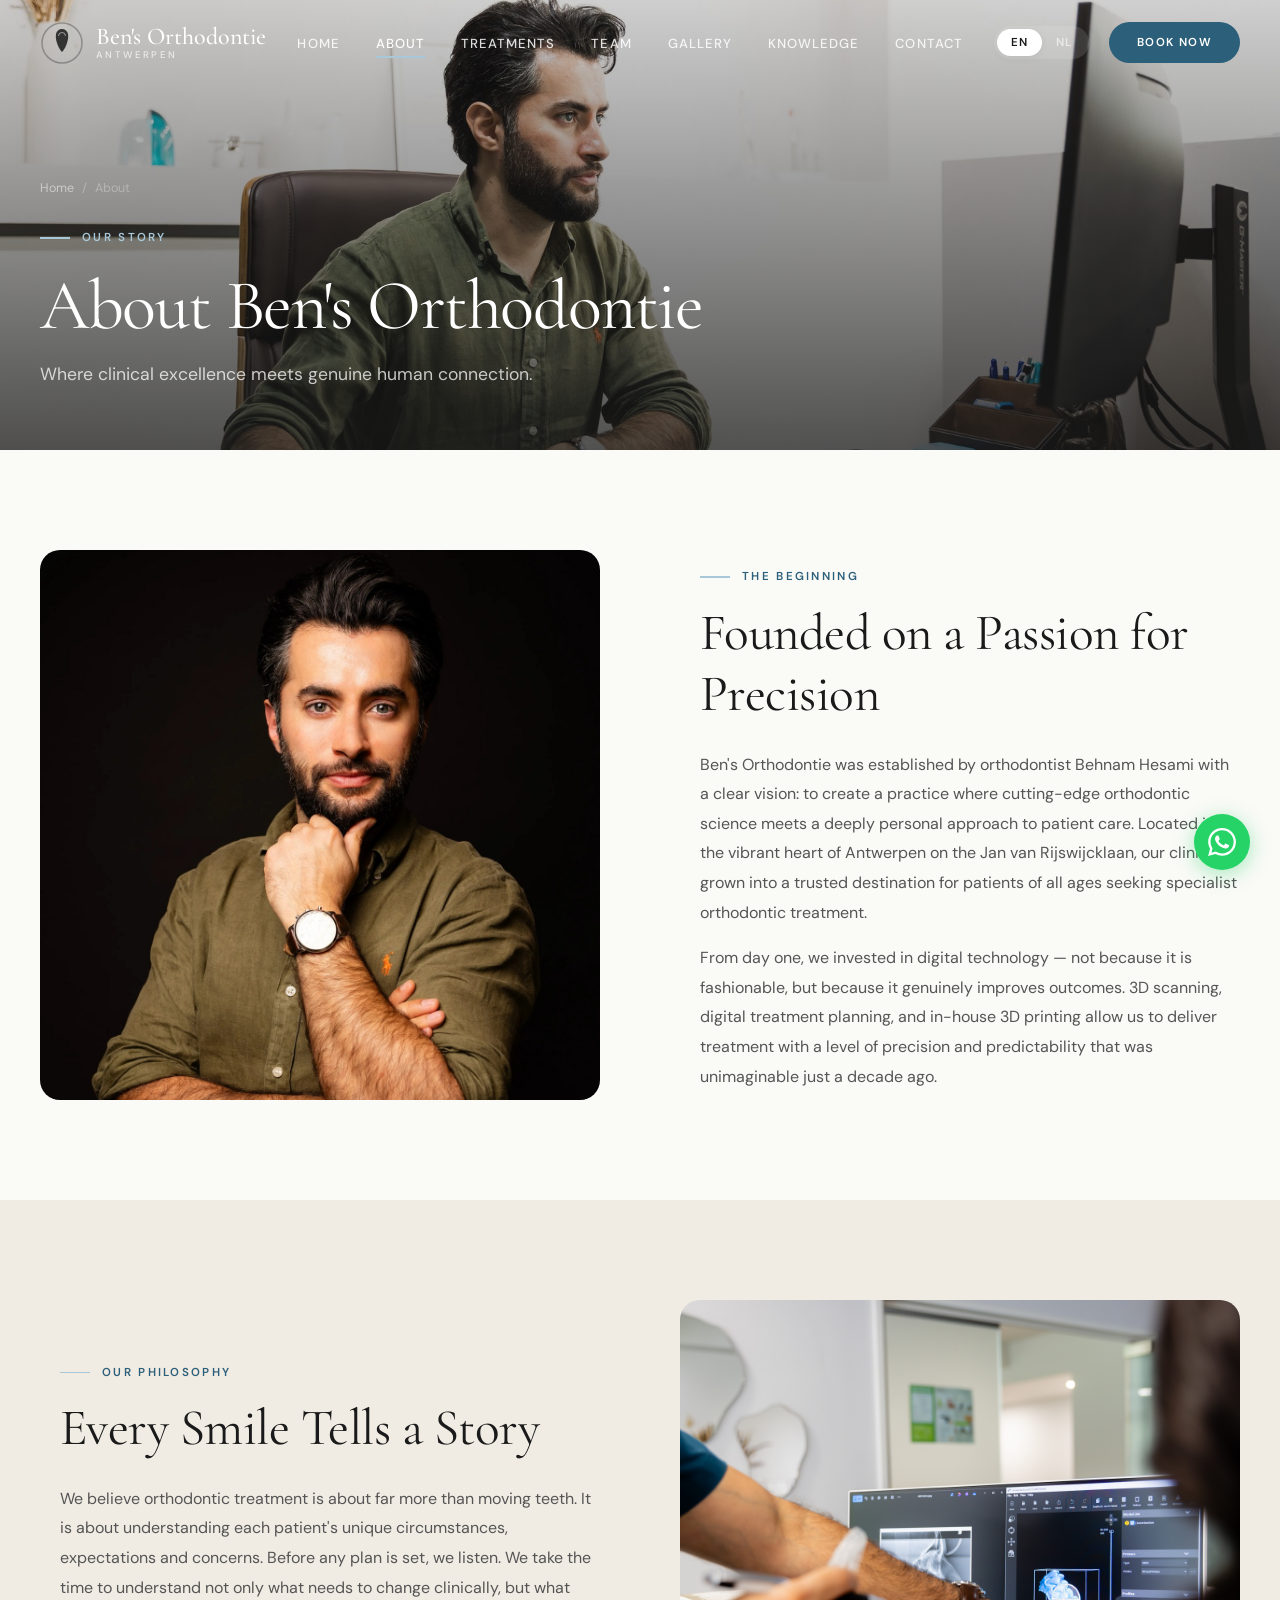
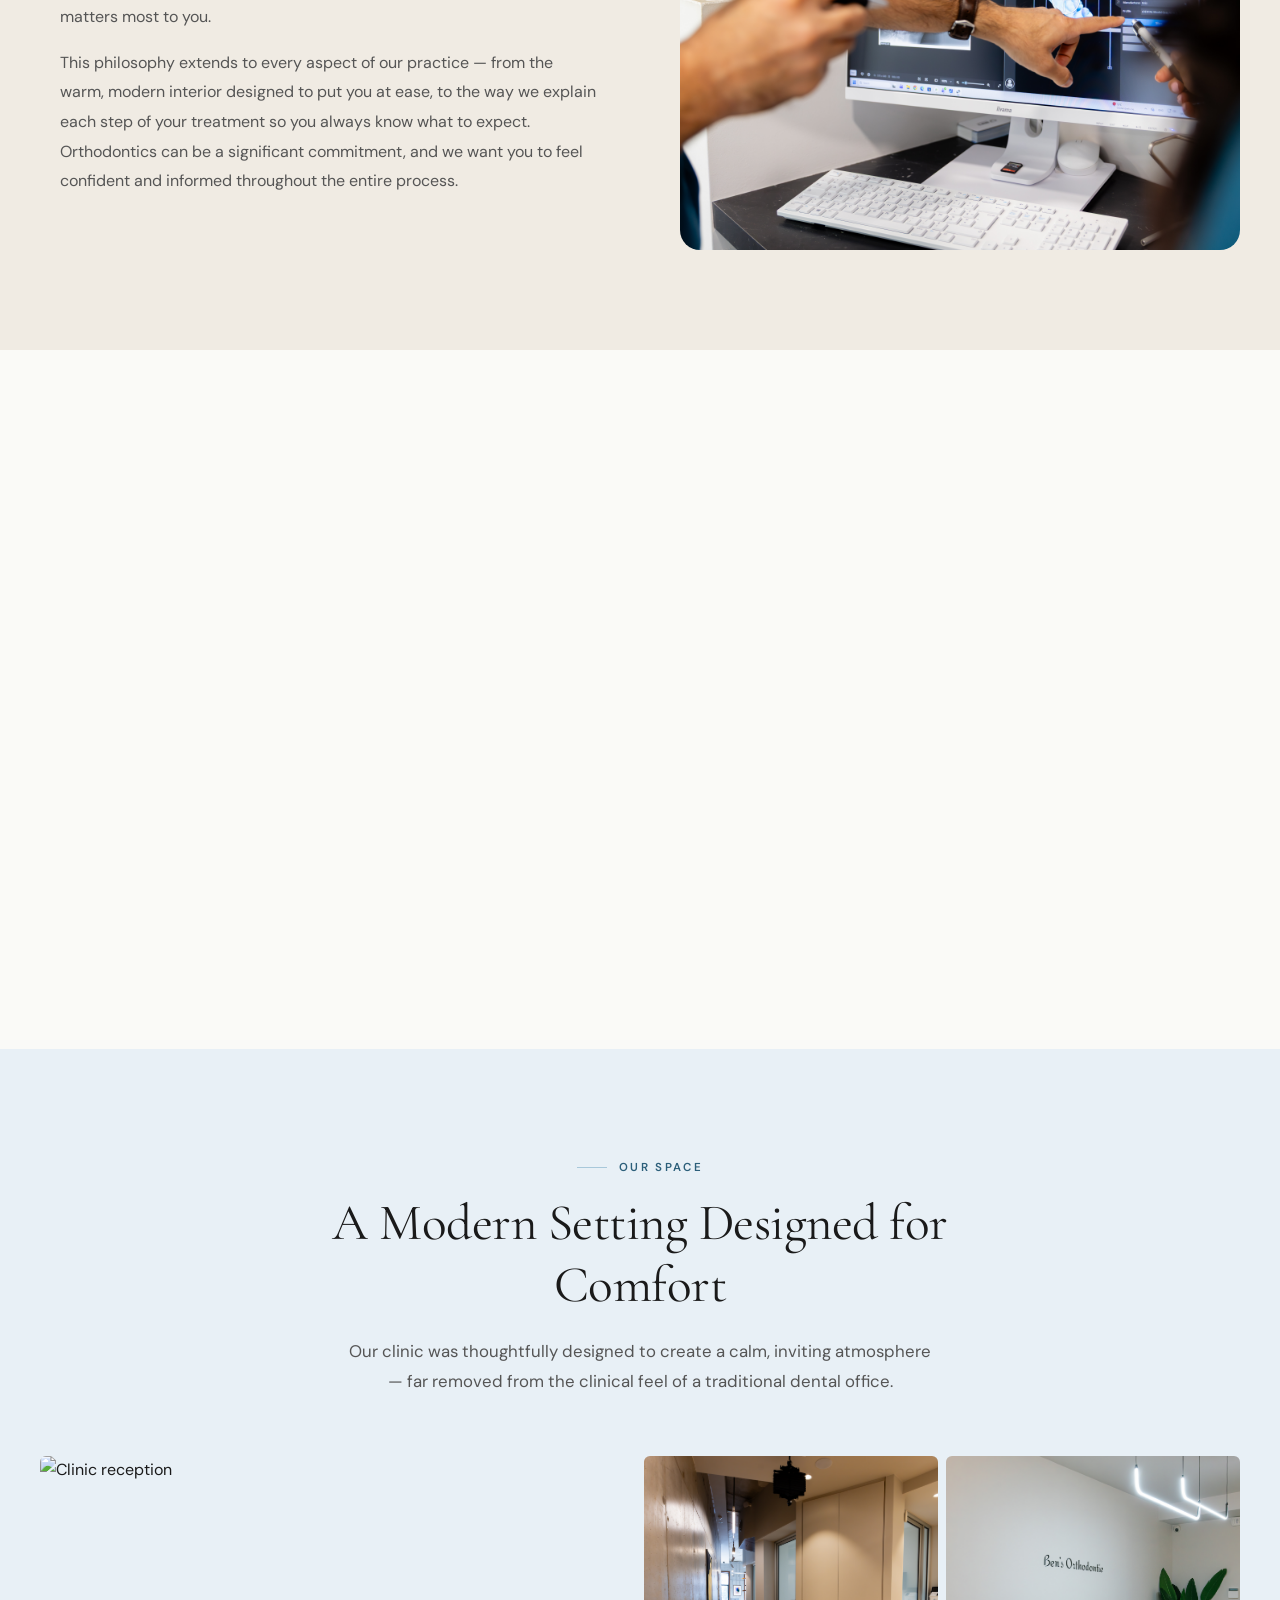
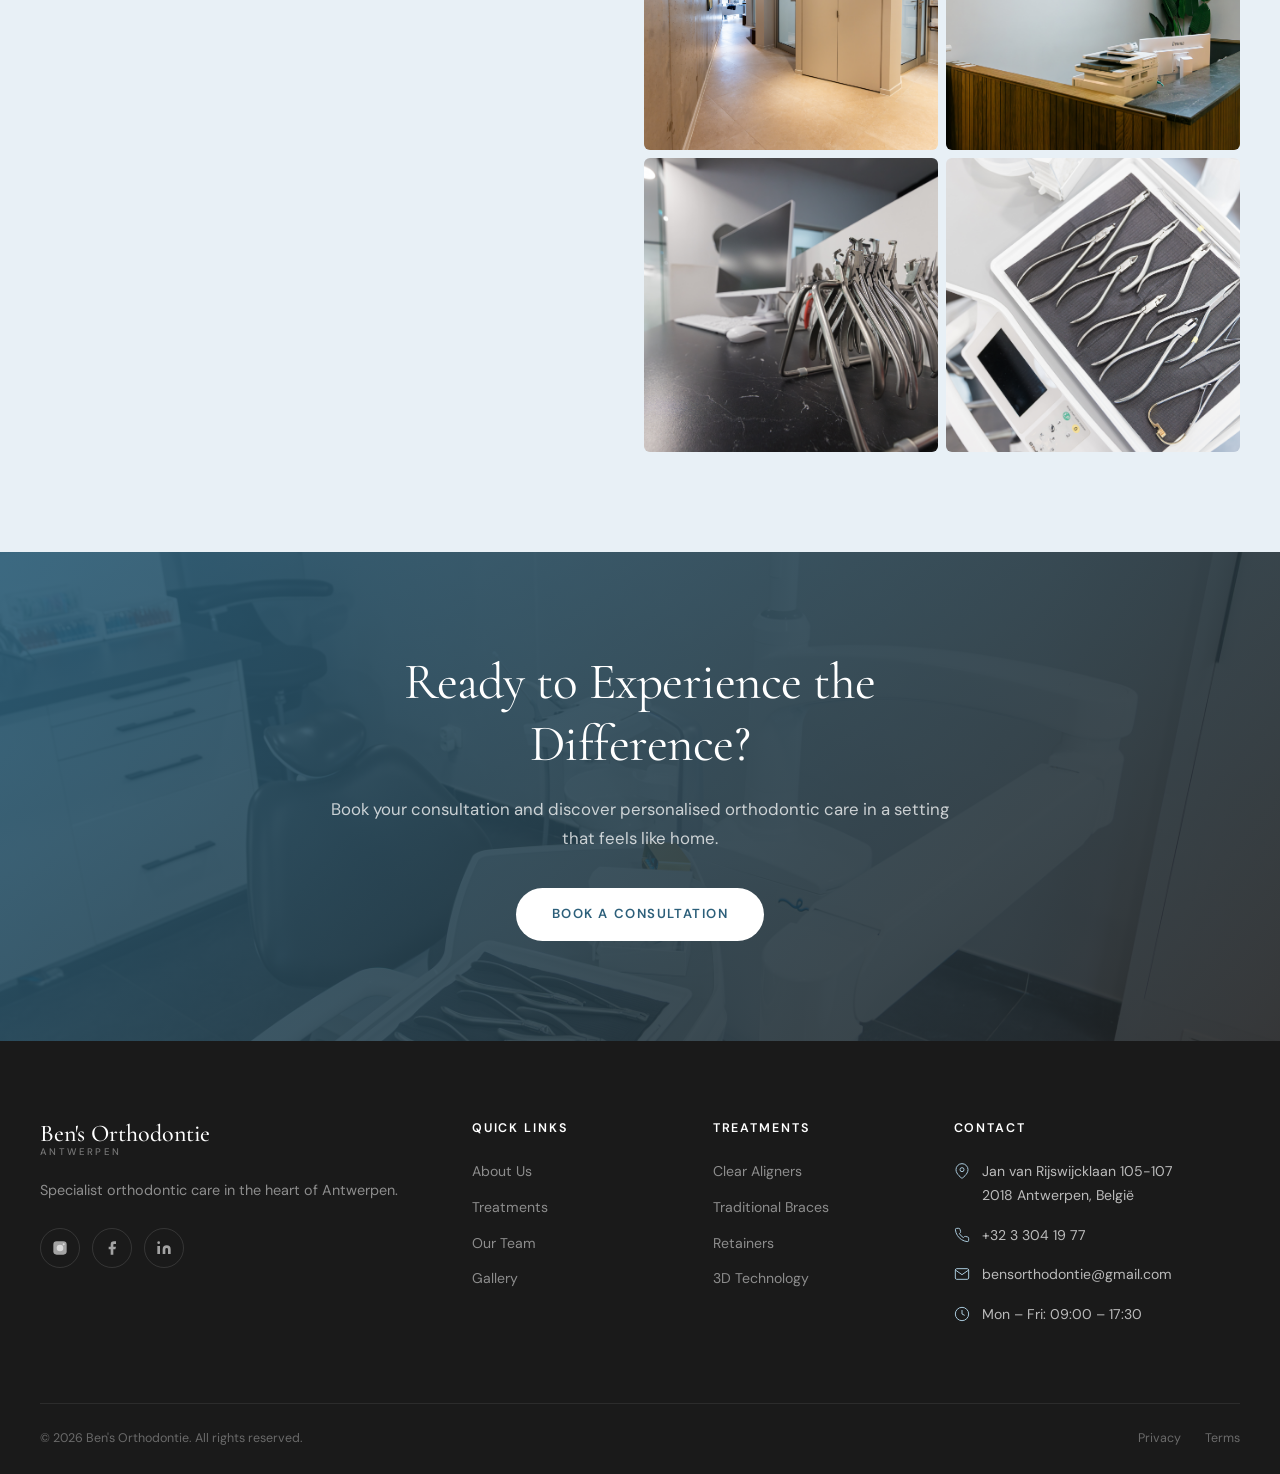
==== commit 4b4bced4: "Change About page hero to Dr. Hesami at desk (#171) Co-Authored-By: Claude Opus 4.6 <noreply@anthrop" ====
--- a/about.html
+++ b/about.html
@@ -45,7 +45,7 @@
 
   <!-- ═══ PAGE HERO ═══ -->
   <section class="page-hero">
-    <div class="hero-bg"><img data-photo="about-hero" src="images/clinic-interior-1.jpg" alt="Ben's Orthodontie clinic interior"></div>
+    <div class="hero-bg"><img data-photo="about-hero" src="images/about-hero-desk.jpg" alt="Dr. Behnam Hesami at his desk — Ben's Orthodontie"></div>
     <div class="hero-overlay"></div>
     <div class="container">
       <div class="page-hero-content">
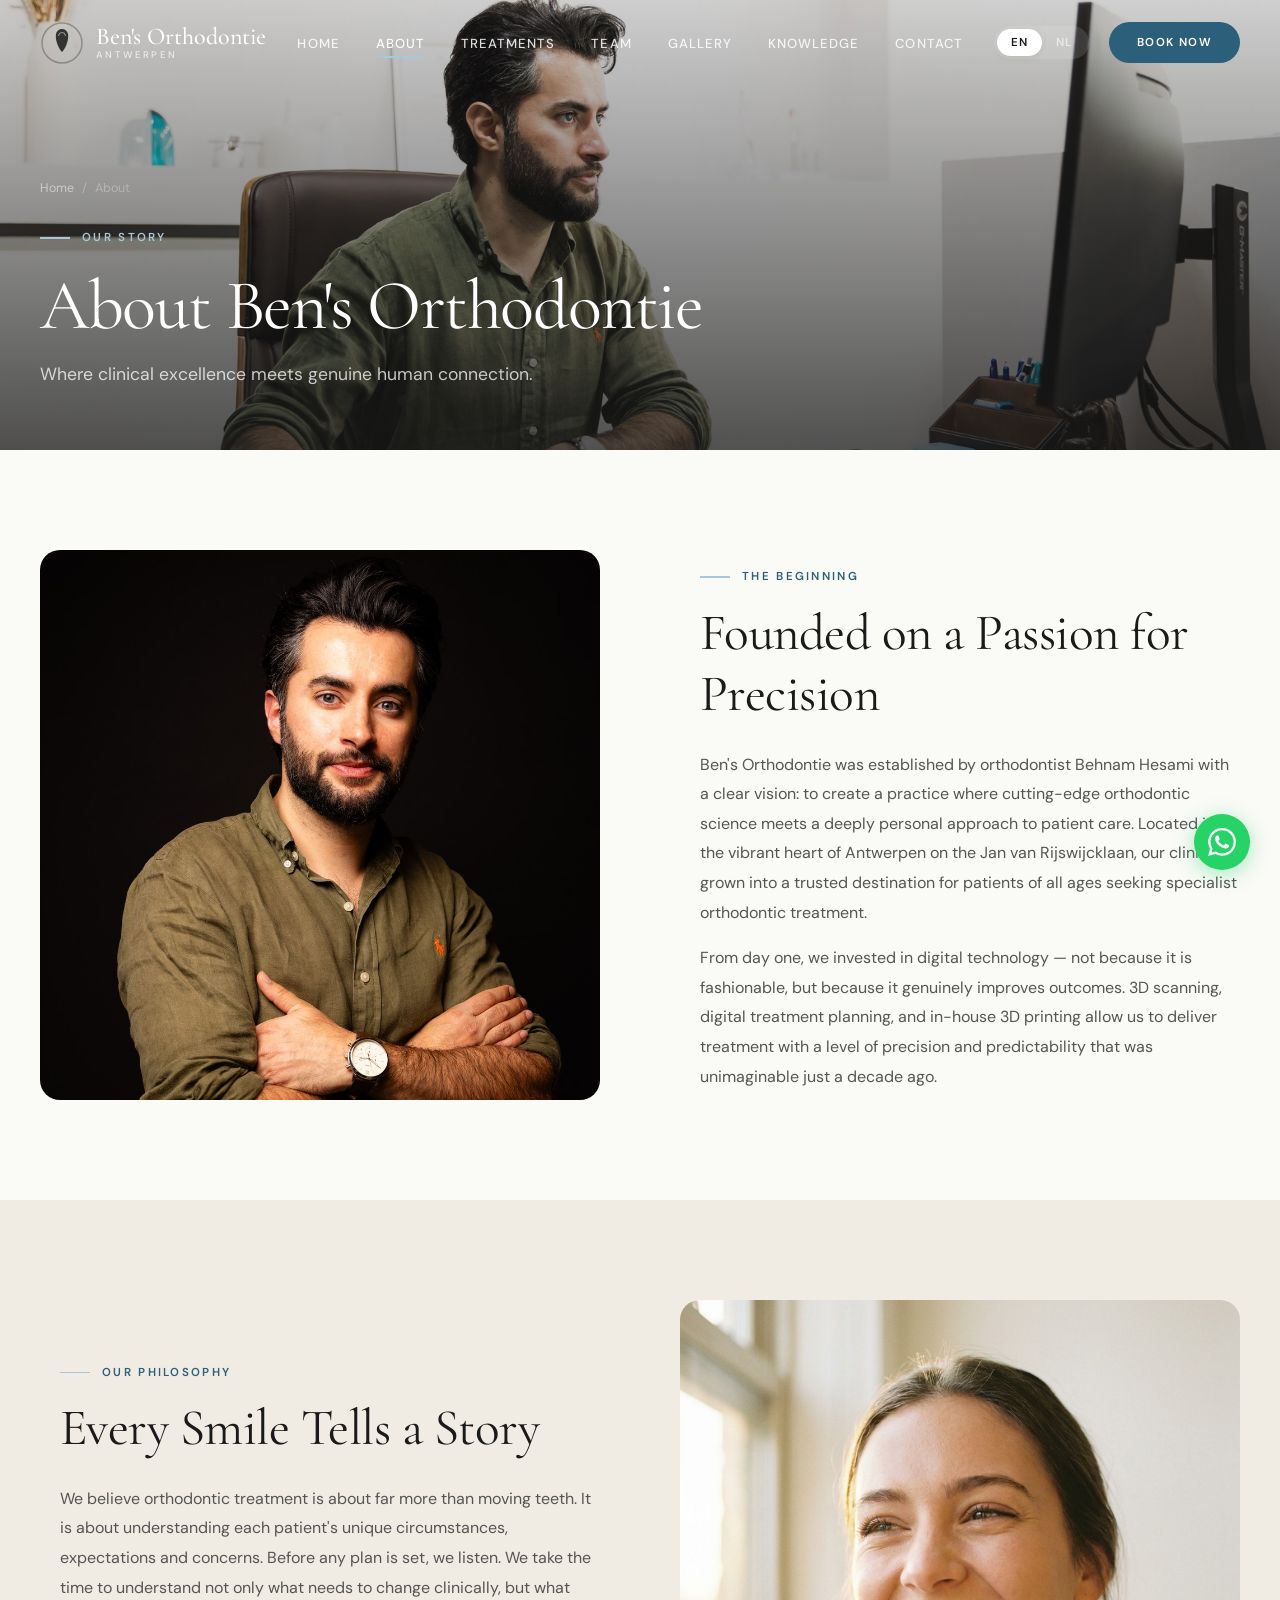
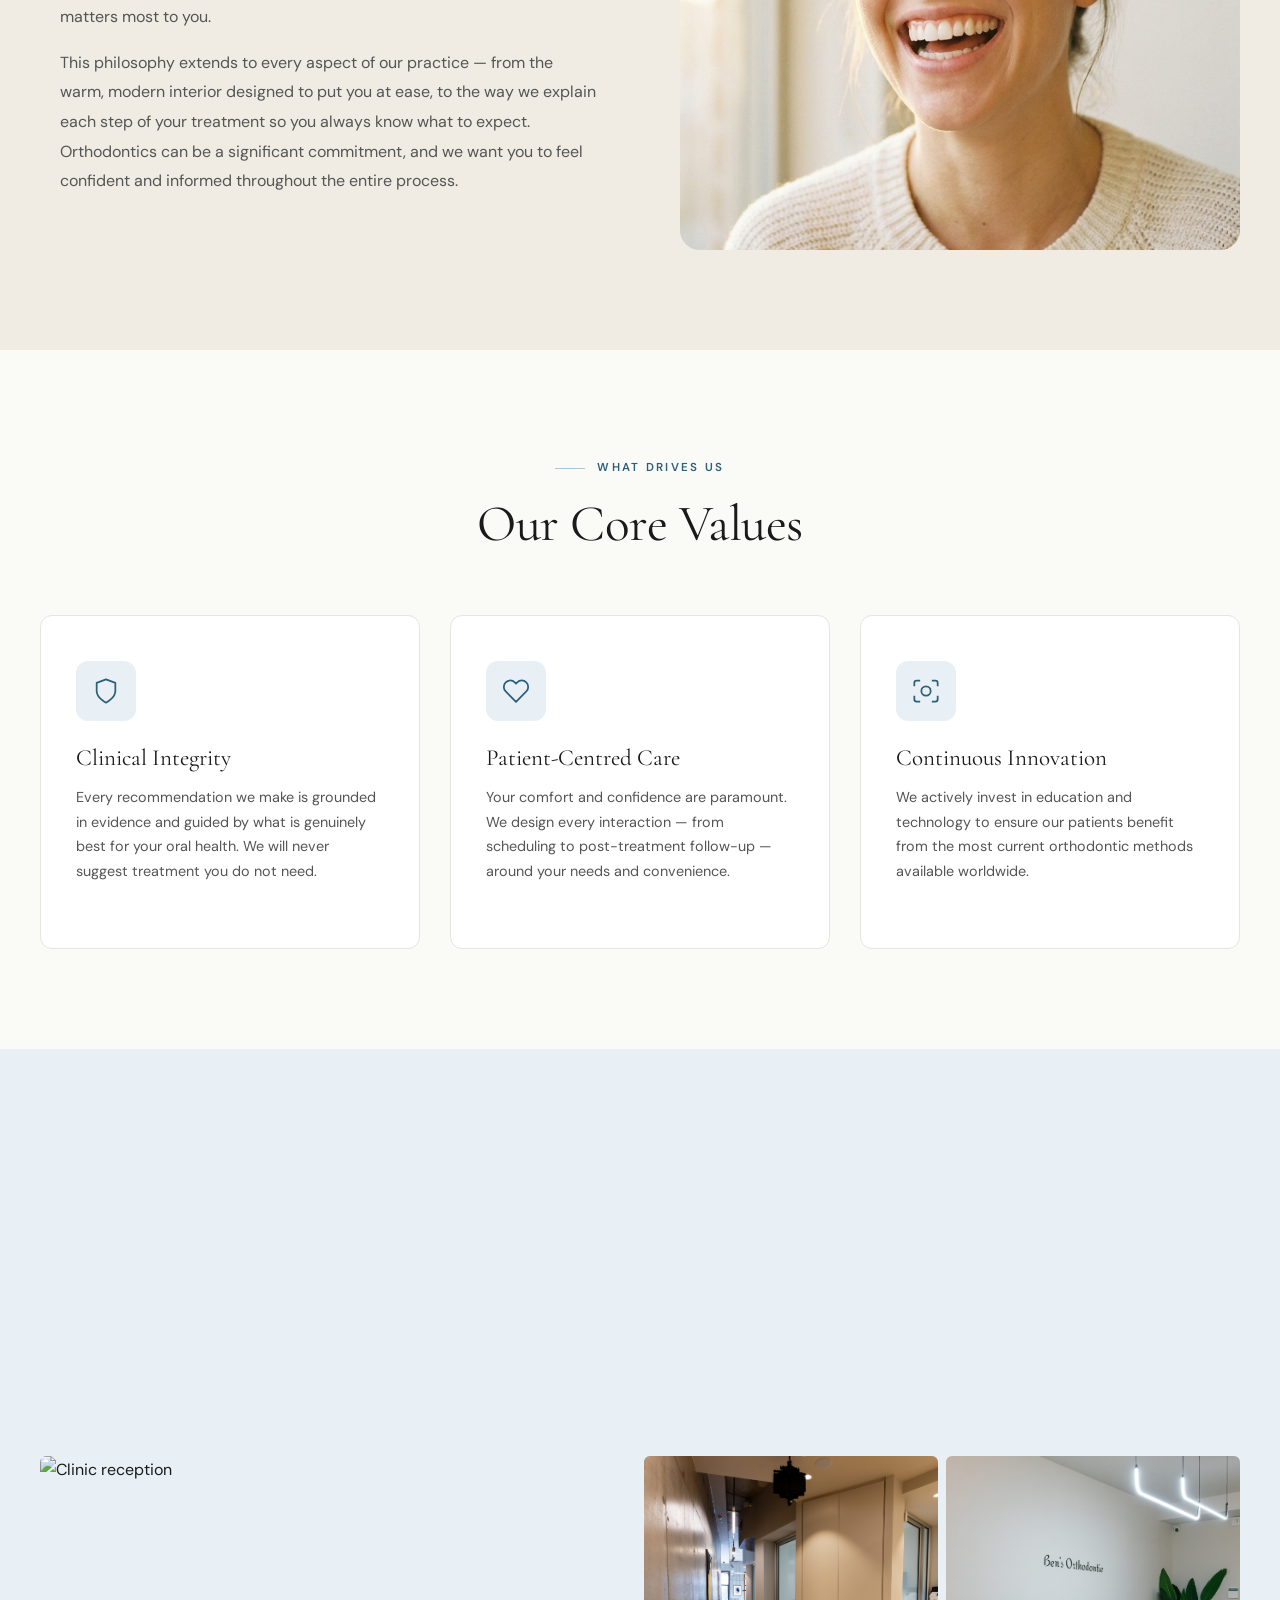
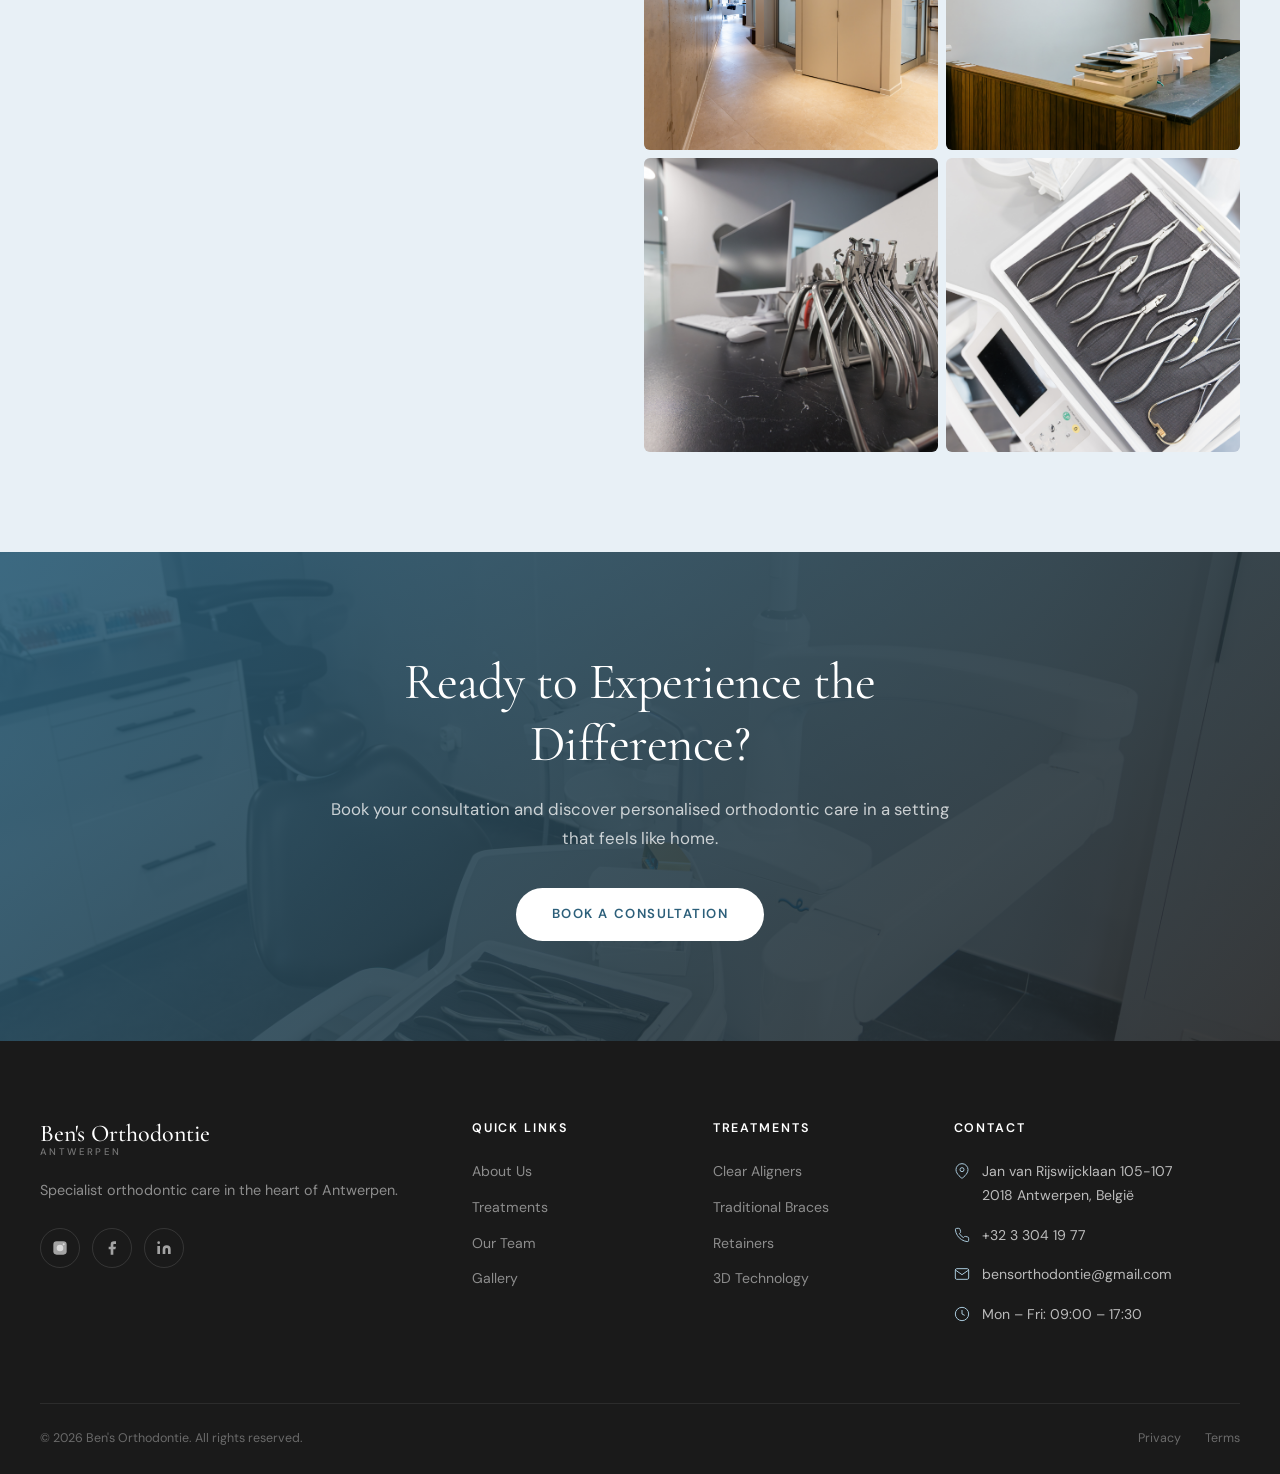
==== commit 1444bda9: "Update About page images: story portrait (#400) + AI smile for philosophy Co-Authored-By: Claude Opu" ====
--- a/about.html
+++ b/about.html
@@ -65,7 +65,7 @@
     <div class="container">
       <div class="section-split">
         <div class="about-image reveal-left">
-          <img data-photo="about-story" src="images/doctor-portrait-clinic.jpg" alt="Dr. Behnam Hesami, founder of Ben's Orthodontie">
+          <img data-photo="about-story" src="images/about-story-400.jpg" alt="Dr. Behnam Hesami, founder of Ben's Orthodontie">
           <div class="about-image-accent"></div>
         </div>
         <div class="about-content reveal-right">
@@ -83,7 +83,7 @@
     <div class="container">
       <div class="section-split reverse">
         <div class="about-image reveal-right">
-          <img src="images/doctor-consulting.jpg" alt="Dr. Hesami consulting with patient using 3D imaging">
+          <img src="images/about-philosophy-smile.jpg" alt="A confident, joyful smile — every smile tells a story">
         </div>
         <div class="about-content reveal-left">
           <div class="section-label"><span data-lang-en>Our Philosophy</span><span data-lang-nl>Onze Filosofie</span></div>
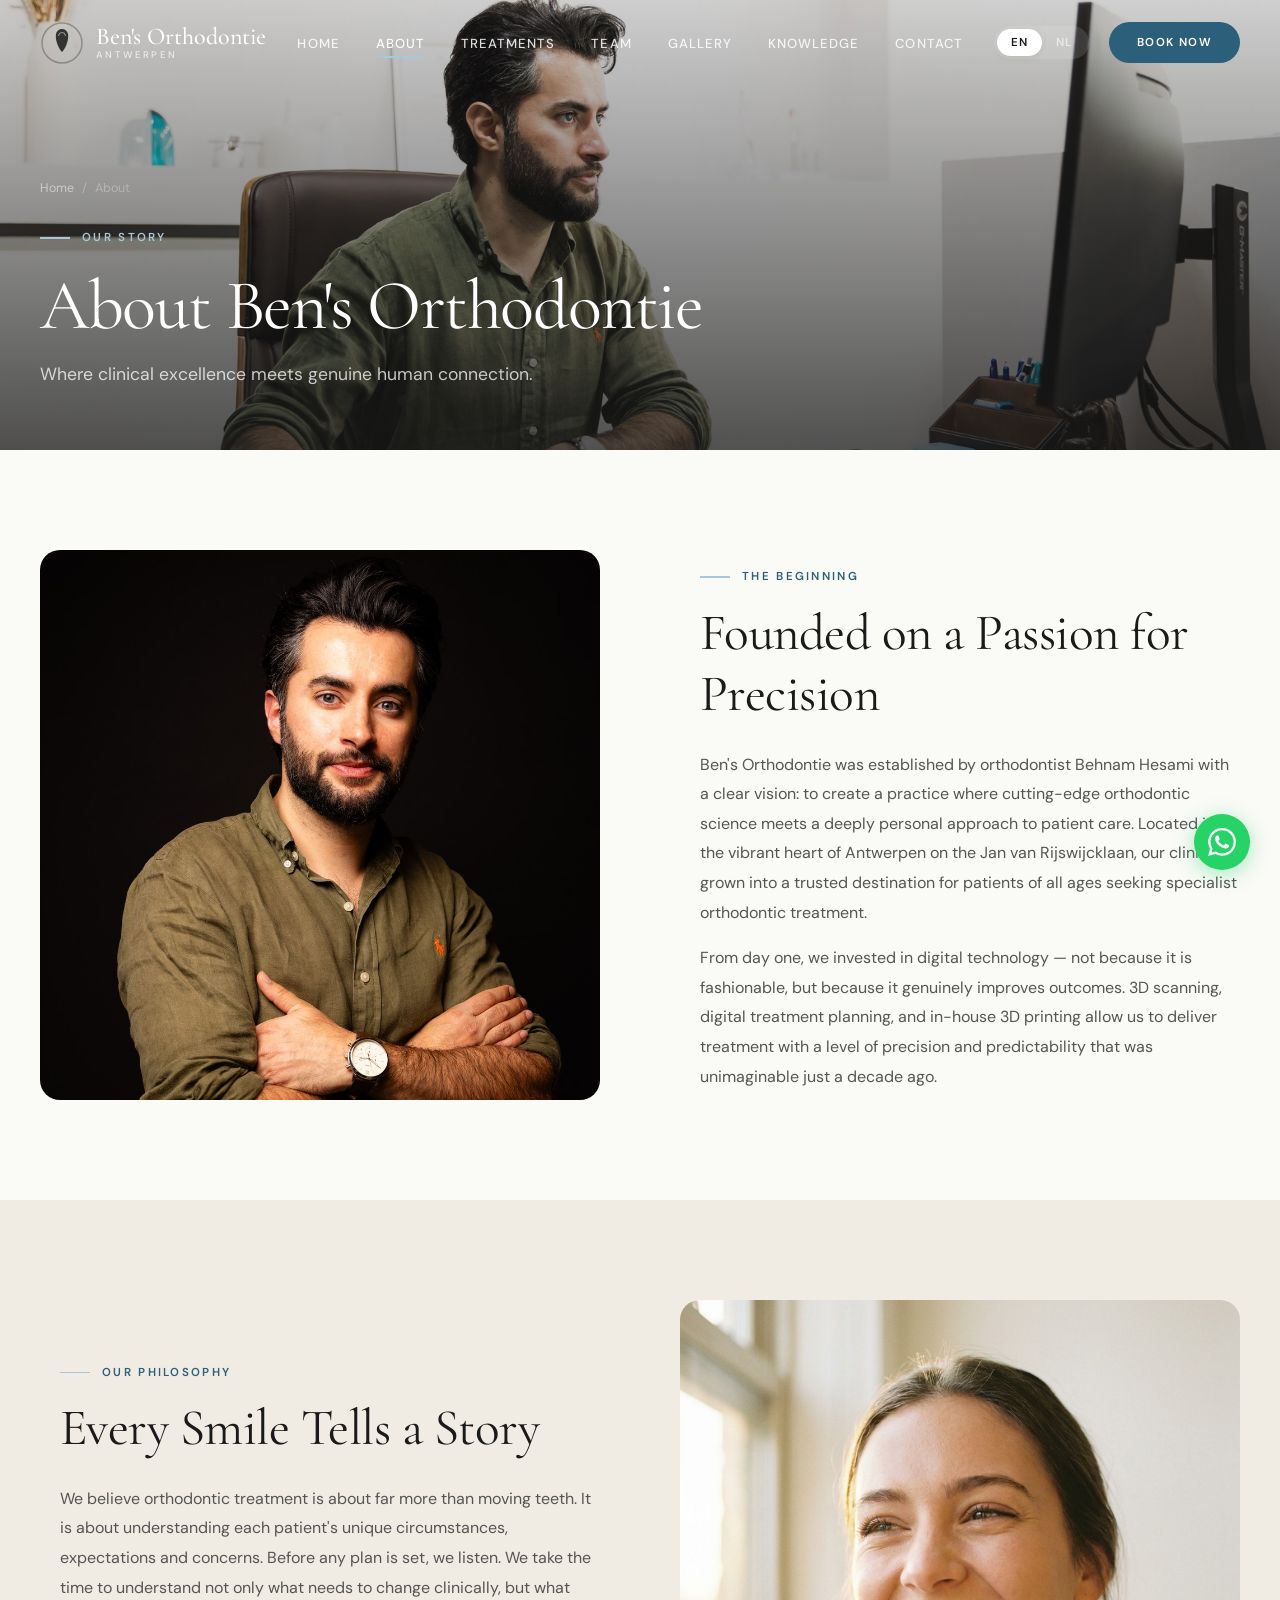
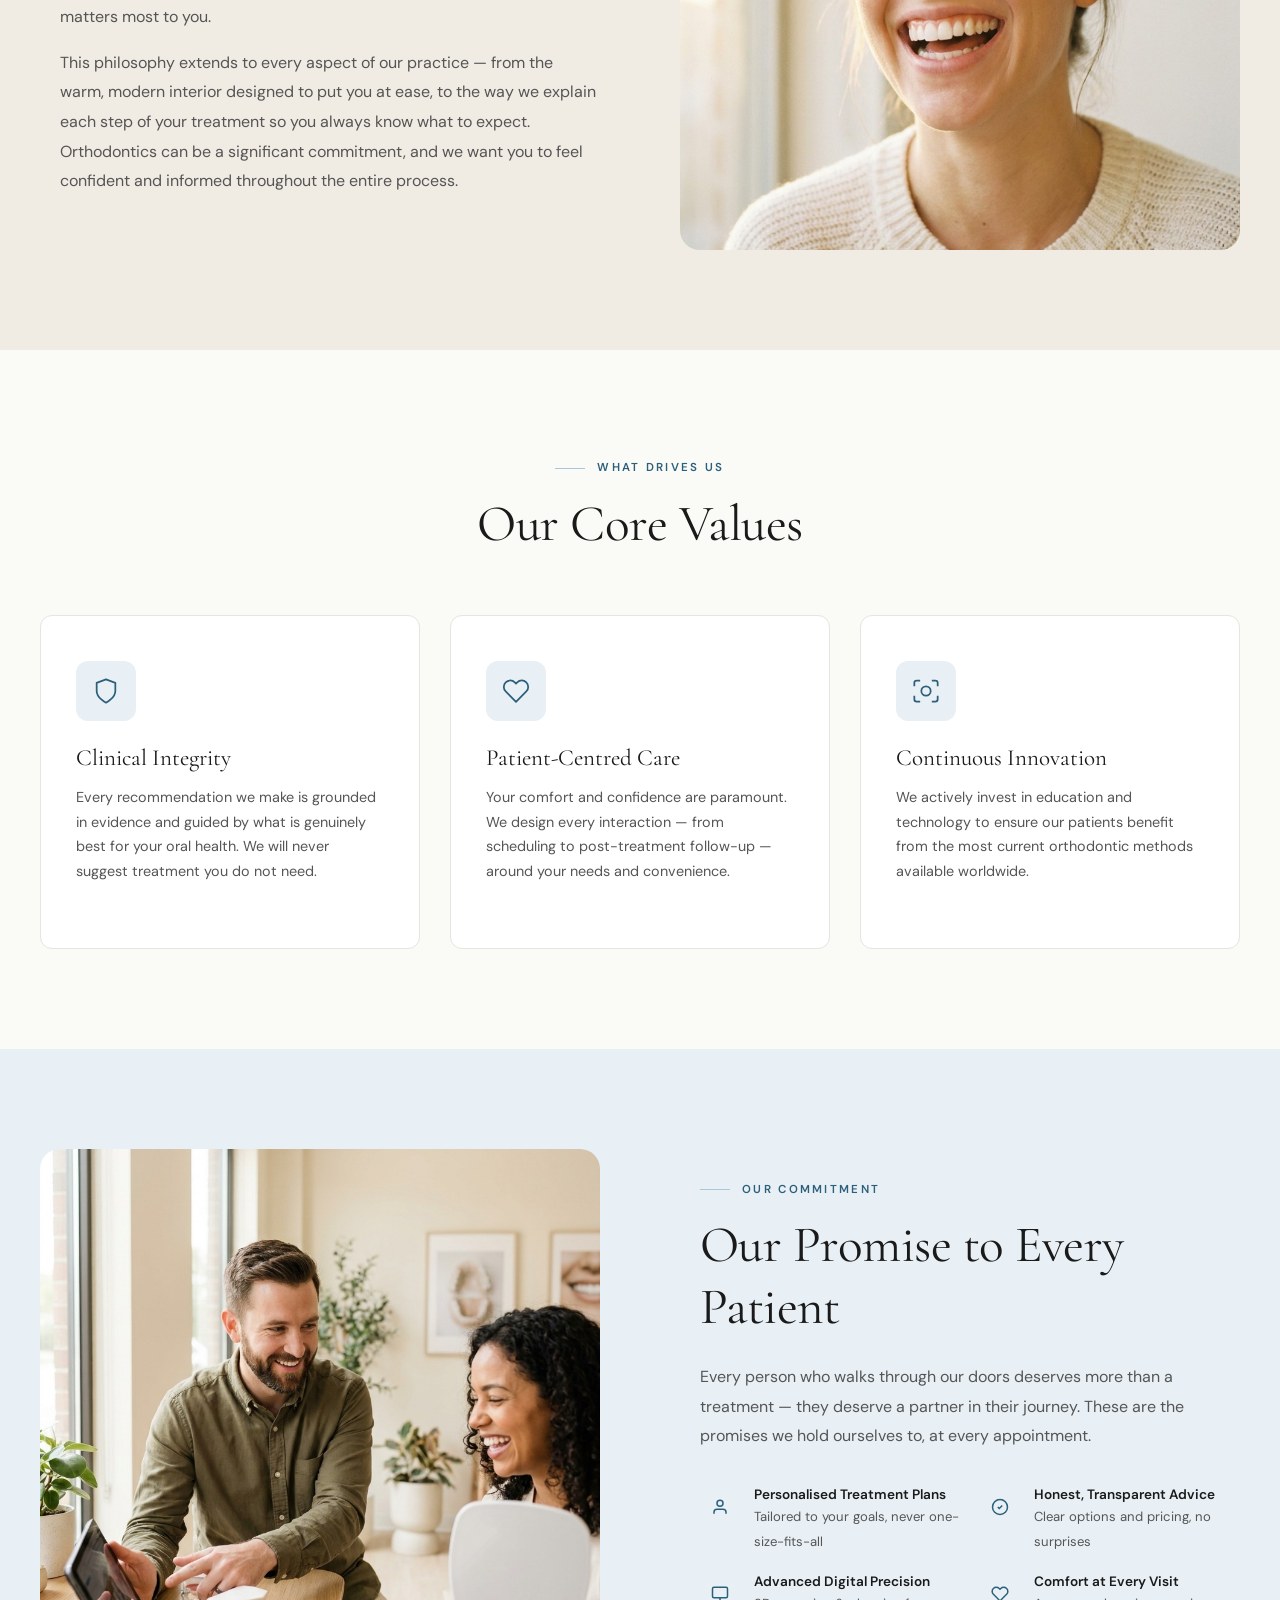
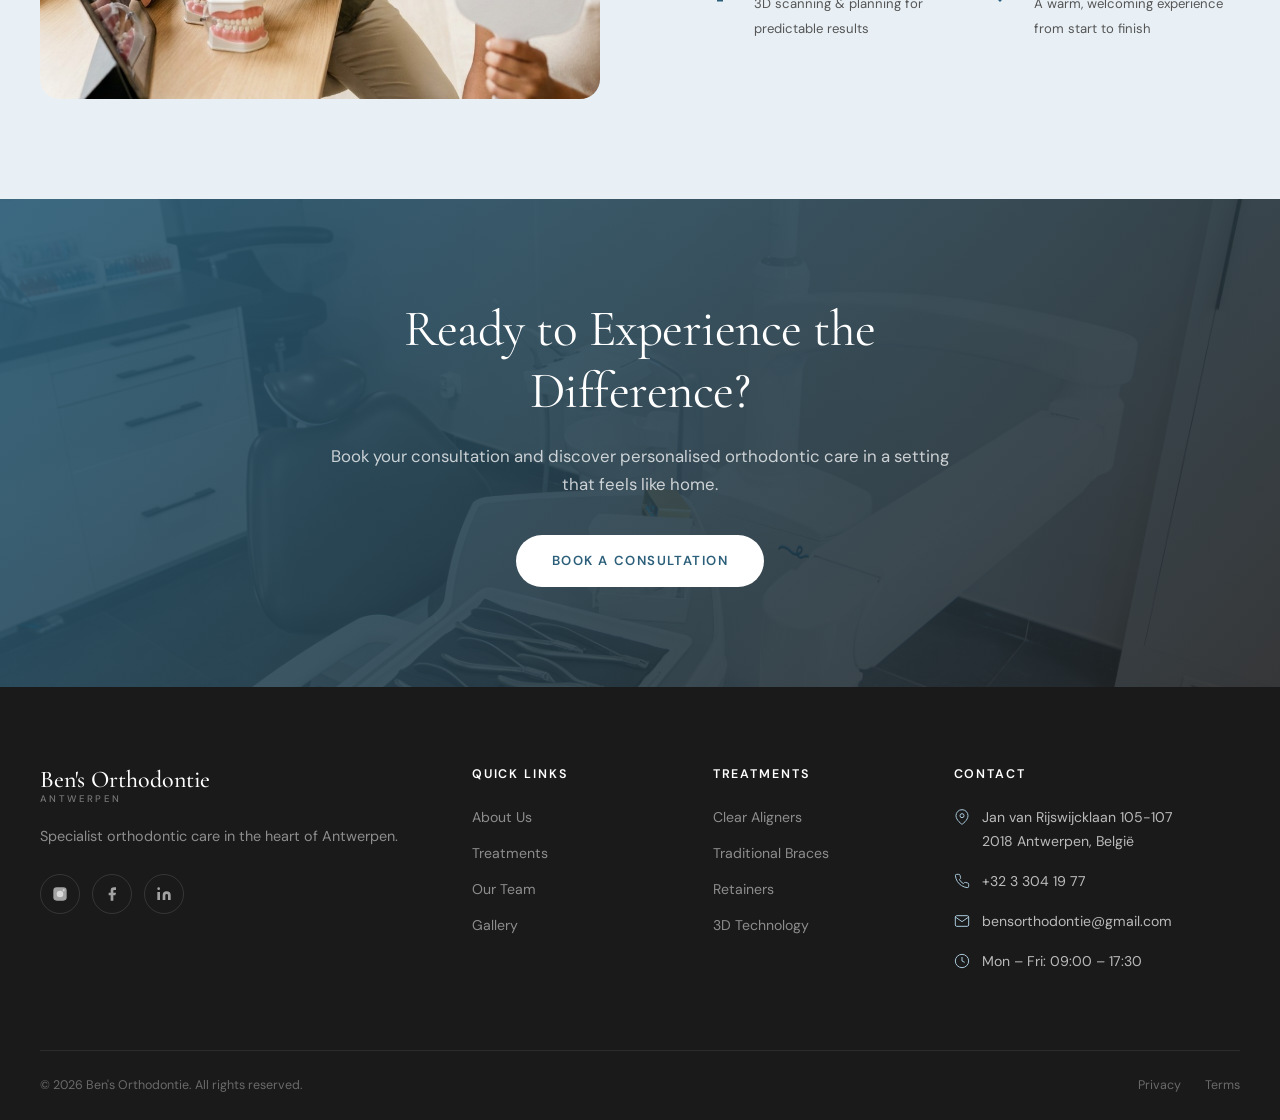
==== commit 7046f58f: "Replace About 'Our Space' gallery with 'Our Promise to Every Patient' values section + AI image Co-A" ====
--- a/about.html
+++ b/about.html
@@ -128,20 +128,49 @@
     </div>
   </section>
 
-  <!-- ═══ CLINIC GALLERY ═══ -->
+  <!-- ═══ OUR PROMISE ═══ -->
   <section class="section section-blue">
     <div class="container">
-      <div class="section-header reveal">
-        <div class="section-label"><span data-lang-en>Our Space</span><span data-lang-nl>Onze Ruimte</span></div>
-        <h2 class="section-title"><span data-lang-en>A Modern Setting Designed for Comfort</span><span data-lang-nl>Een Moderne Omgeving Ontworpen voor Comfort</span></h2>
-        <p class="section-subtitle"><span data-lang-en>Our clinic was thoughtfully designed to create a calm, inviting atmosphere — far removed from the clinical feel of a traditional dental office.</span><span data-lang-nl>Onze kliniek is zorgvuldig ontworpen om een rustige, uitnodigende sfeer te creëren — ver verwijderd van het klinische gevoel van een traditionele tandartspraktijk.</span></p>
-      </div>
-      <div class="gallery-grid reveal">
-        <div class="gallery-item featured"><img src="images/hero-reception.jpg" alt="Clinic reception"></div>
-        <div class="gallery-item"><img data-photo="about-gallery-3" src="images/clinic-interior-2.jpg" alt="Clinic interior"></div>
-        <div class="gallery-item"><img src="images/clinic-interior-3.jpg" alt="Clinic waiting area"></div>
-        <div class="gallery-item"><img src="images/clinic-detail-1.jpg" alt="Clinic details"></div>
-        <div class="gallery-item"><img src="images/clinic-detail-2.jpg" alt="Treatment area"></div>
+      <div class="section-split">
+        <div class="about-image reveal-left">
+          <img data-photo="about-promise" src="images/about-promise.jpg" alt="Dr. Hesami explaining a treatment plan to a patient">
+          <div class="about-image-accent"></div>
+        </div>
+        <div class="about-content reveal-right">
+          <div class="section-label"><span data-lang-en>Our Commitment</span><span data-lang-nl>Onze Toewijding</span></div>
+          <h2><span data-lang-en>Our Promise to Every Patient</span><span data-lang-nl>Onze Belofte aan Elke Patiënt</span></h2>
+          <p><span data-lang-en>Every person who walks through our doors deserves more than a treatment — they deserve a partner in their journey. These are the promises we hold ourselves to, at every appointment.</span><span data-lang-nl>Iedereen die bij ons binnenkomt verdient meer dan een behandeling — ze verdienen een partner in hun traject. Dit zijn de beloften die wij bij elke afspraak nakomen.</span></p>
+          <div class="about-features">
+            <div class="about-feature">
+              <div class="about-feature-icon"><svg viewBox="0 0 24 24" fill="none" stroke="currentColor" stroke-width="1.5"><path d="M20 21v-2a4 4 0 00-4-4H8a4 4 0 00-4 4v2"/><circle cx="12" cy="7" r="4"/></svg></div>
+              <div>
+                <h5><span data-lang-en>Personalised Treatment Plans</span><span data-lang-nl>Persoonlijke Behandelplannen</span></h5>
+                <p><span data-lang-en>Tailored to your goals, never one-size-fits-all</span><span data-lang-nl>Afgestemd op uw doelen, nooit standaard</span></p>
+              </div>
+            </div>
+            <div class="about-feature">
+              <div class="about-feature-icon"><svg viewBox="0 0 24 24" fill="none" stroke="currentColor" stroke-width="1.5"><path d="M9 12l2 2 4-4"/><circle cx="12" cy="12" r="10"/></svg></div>
+              <div>
+                <h5><span data-lang-en>Honest, Transparent Advice</span><span data-lang-nl>Eerlijk, Transparant Advies</span></h5>
+                <p><span data-lang-en>Clear options and pricing, no surprises</span><span data-lang-nl>Duidelijke opties en prijzen, geen verrassingen</span></p>
+              </div>
+            </div>
+            <div class="about-feature">
+              <div class="about-feature-icon"><svg viewBox="0 0 24 24" fill="none" stroke="currentColor" stroke-width="1.5"><rect x="2" y="3" width="20" height="14" rx="2"/><line x1="8" y1="21" x2="16" y2="21"/><line x1="12" y1="17" x2="12" y2="21"/></svg></div>
+              <div>
+                <h5><span data-lang-en>Advanced Digital Precision</span><span data-lang-nl>Geavanceerde Digitale Precisie</span></h5>
+                <p><span data-lang-en>3D scanning &amp; planning for predictable results</span><span data-lang-nl>3D-scanning &amp; planning voor voorspelbare resultaten</span></p>
+              </div>
+            </div>
+            <div class="about-feature">
+              <div class="about-feature-icon"><svg viewBox="0 0 24 24" fill="none" stroke="currentColor" stroke-width="1.5"><path d="M20.84 4.61a5.5 5.5 0 00-7.78 0L12 5.67l-1.06-1.06a5.5 5.5 0 00-7.78 7.78l1.06 1.06L12 21.23l7.78-7.78 1.06-1.06a5.5 5.5 0 000-7.78z"/></svg></div>
+              <div>
+                <h5><span data-lang-en>Comfort at Every Visit</span><span data-lang-nl>Comfort bij Elk Bezoek</span></h5>
+                <p><span data-lang-en>A warm, welcoming experience from start to finish</span><span data-lang-nl>Een warme, gastvrije ervaring van begin tot eind</span></p>
+              </div>
+            </div>
+          </div>
+        </div>
       </div>
     </div>
   </section>
